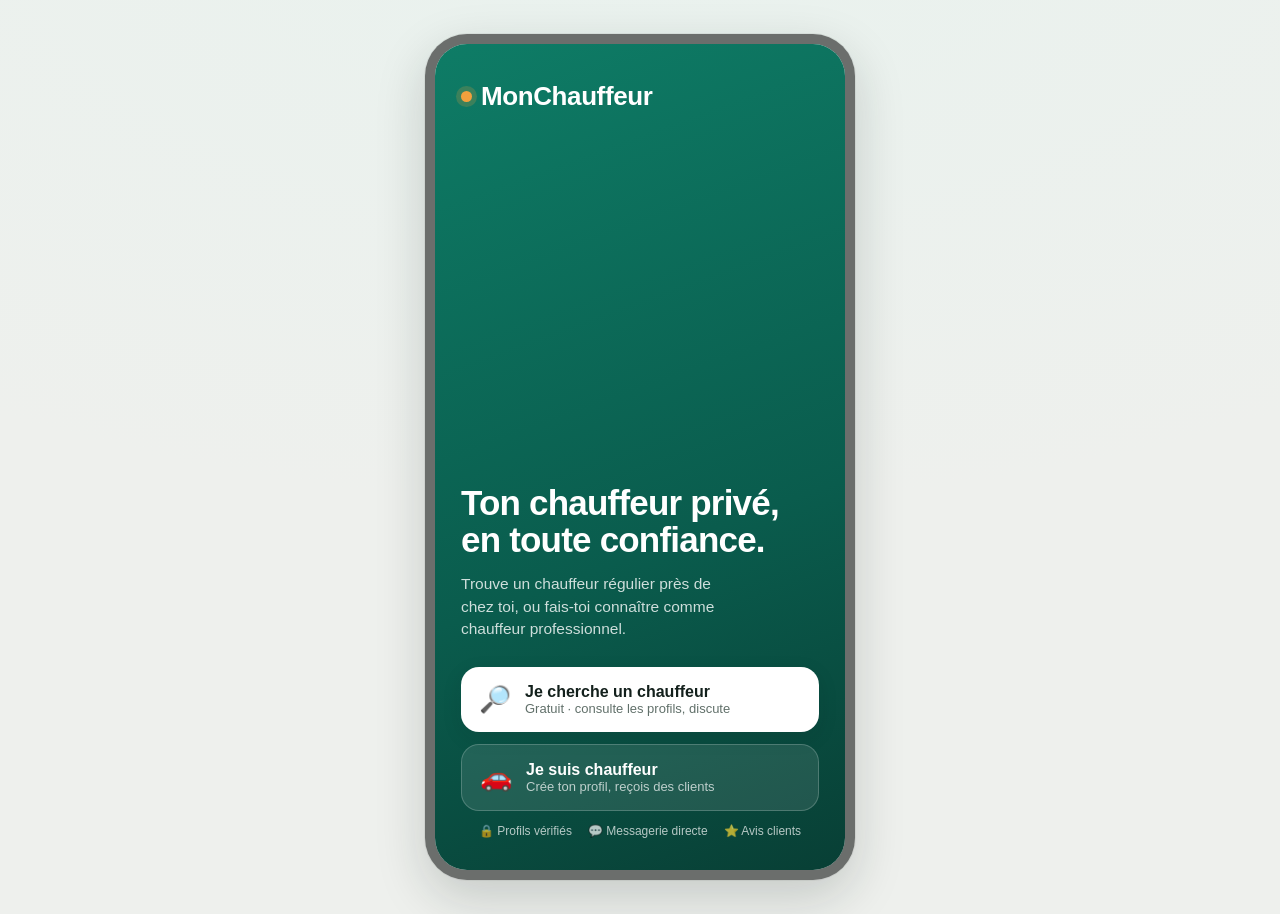
==== index.html @ 643c3329 "Add subscriptions: live packs + Mobile Money checkout writing to DB - js/billing.js: loadPacks, ensu" ====
<!doctype html>
<html lang="fr">
<head>
<meta charset="utf-8">
<meta name="viewport" content="width=device-width,initial-scale=1,viewport-fit=cover">
<meta name="theme-color" content="#0E7C66">
<meta name="apple-mobile-web-app-capable" content="yes">
<meta name="apple-mobile-web-app-status-bar-style" content="black-translucent">
<title>MonChauffeur — prototype</title>
<link rel="manifest" href="manifest.webmanifest">
<link rel="apple-touch-icon" href="icon.svg">
<link rel="icon" href="icon.svg">
<link rel="stylesheet" href="styles.css">
<style>
/* ---------- device shell ---------- */
.stage{min-height:100vh;display:flex;align-items:center;justify-content:center;
  background:radial-gradient(1200px 600px at 50% -10%,#e9f2ee,#eef0ed);padding:0}
.phone{position:relative;width:100%;max-width:430px;height:100vh;background:var(--bg);
  overflow:hidden;display:flex;flex-direction:column}
@media(min-width:720px){
  .stage{padding:34px}
  .phone{height:min(880px,94vh);border-radius:42px;box-shadow:var(--shadow-lg);
    border:10px solid #10151399;outline:1px solid #0000000d}
}
.screen{flex:1;overflow-y:auto;overflow-x:hidden;-webkit-overflow-scrolling:touch;position:relative}
.screen::-webkit-scrollbar{width:0}
.view{display:none;animation:fade .25s ease}
.view.active{display:block}
#v-splash.active{height:100%}
@keyframes fade{from{opacity:0;transform:translateY(6px)}to{opacity:1;transform:none}}

/* ---------- generic ---------- */
.pad{padding:18px 18px 26px}
.topbar{position:sticky;top:0;z-index:20;background:var(--surface);border-bottom:1px solid var(--line);
  display:flex;align-items:center;gap:12px;padding:14px 16px}
.topbar .tt{font-weight:750;font-size:17px}
.icon-btn{width:38px;height:38px;border-radius:12px;display:grid;place-items:center;font-size:18px;background:#EEF1EF;color:var(--ink)}
.sub{color:var(--muted);font-size:13.5px}
.h1{font-size:26px;font-weight:800;letter-spacing:-.3px;margin:0}
.h2{font-size:18px;font-weight:750;margin:0 0 10px}
.section-t{display:flex;align-items:center;justify-content:space-between;margin:22px 0 12px}
.section-t h3{margin:0;font-size:15px;font-weight:750}
.section-t a{font-size:13px;color:var(--primary-600);font-weight:650}
.card{background:var(--surface);border:1px solid var(--line);border-radius:var(--r-md);box-shadow:var(--shadow-sm)}
.divider{height:1px;background:var(--line);margin:14px 0}

/* avatar */
.av{border-radius:50%;display:grid;place-items:center;color:#fff;font-weight:750;flex:none;
  background:linear-gradient(135deg,#0E7C66,#12a081);letter-spacing:.5px}
.av.c1{background:linear-gradient(135deg,#0E7C66,#12a081)}
.av.c2{background:linear-gradient(135deg,#7A5AF8,#9B7BFF)}
.av.c3{background:linear-gradient(135deg,#E8823A,#F2A03D)}
.av.c4{background:linear-gradient(135deg,#2D77C9,#4E9BE6)}
.av.c5{background:linear-gradient(135deg,#C24C6B,#E0708C)}

/* ---------- splash ---------- */
#splash{background:linear-gradient(160deg,#0E7C66 0%,#0a5c4d 60%,#083f35 100%);color:#fff;height:100%;
  display:flex;flex-direction:column;padding:34px 26px 30px}
#splash .logo{font-size:26px;font-weight:850;letter-spacing:-.4px;display:flex;align-items:center;gap:9px}
#splash .dot{width:11px;height:11px;border-radius:50%;background:var(--accent);box-shadow:0 0 0 5px #f2a03d33}
#splash .hero{margin-top:auto}
#splash h1{font-size:35px;line-height:1.08;font-weight:850;letter-spacing:-.8px;margin:0 0 14px}
#splash p{color:#ffffffcc;font-size:15.5px;margin:0 0 26px;max-width:30ch}
.role-btn{width:100%;background:#ffffff;color:var(--ink);border-radius:18px;padding:16px 18px;
  display:flex;align-items:center;gap:14px;margin-bottom:12px;text-align:left;box-shadow:var(--shadow-md)}
.role-btn .em{font-size:26px}
.role-btn b{display:block;font-size:16px}
.role-btn small{color:var(--muted);font-size:13px}
.role-btn.alt{background:#ffffff1a;color:#fff;box-shadow:none;border:1px solid #ffffff33}
.role-btn.alt small{color:#ffffffb3}
.trust{display:flex;gap:16px;color:#ffffffb3;font-size:12px;margin-top:8px;justify-content:center}

/* ---------- search / home ---------- */
.searchbar{display:flex;align-items:center;gap:10px;background:var(--surface);border:1px solid var(--line);
  border-radius:14px;padding:12px 14px;box-shadow:var(--shadow-sm)}
.searchbar input{border:none;outline:none;flex:1;font-size:15px;background:transparent}
.chips{display:flex;gap:8px;overflow-x:auto;padding:2px 0 2px;margin:14px 0 4px}
.chips::-webkit-scrollbar{display:none}
.chip{flex:none;font-size:13px;font-weight:600;padding:8px 13px;border-radius:999px;background:var(--surface);
  border:1px solid var(--line);color:var(--muted)}
.chip.on{background:var(--ink);color:#fff;border-color:var(--ink)}

.promo{background:linear-gradient(120deg,#0E7C66,#0b5e4f);color:#fff;border-radius:var(--r-md);padding:16px 16px;
  display:flex;gap:12px;align-items:center;overflow:hidden;position:relative}
.promo .em{font-size:30px}
.promo b{font-size:15px}
.promo small{color:#ffffffcc;font-size:12.5px}

/* driver card */
.dcard{display:flex;gap:13px;padding:14px;position:relative}
.dcard+.dcard{margin-top:12px}
.dcard .av{width:56px;height:56px;font-size:19px}
.dcard .top{display:flex;align-items:center;gap:7px;flex-wrap:wrap}
.dcard .nm{font-weight:750;font-size:15.5px}
.dcard .meta{color:var(--muted);font-size:12.5px;margin-top:3px}
.dcard .tags{display:flex;gap:6px;flex-wrap:wrap;margin-top:9px}
.dcard .price{margin-top:9px;font-size:13px}
.dcard .price b{color:var(--ink);font-size:14.5px}
.rankstripe{position:absolute;left:0;top:0;bottom:0;width:4px;border-radius:4px 0 0 4px}
.sponsored{position:absolute;top:12px;right:12px;font-size:10.5px;font-weight:700;color:var(--faint)}

/* ---------- profile ---------- */
.phead{background:linear-gradient(160deg,#0E7C66,#0a5245);color:#fff;padding:20px 18px 22px}
.phead .av{width:78px;height:78px;font-size:26px;border:3px solid #ffffff44}
.phead .nm{font-size:21px;font-weight:800;display:flex;align-items:center;gap:8px}
.statrow{display:flex;background:var(--surface);border-bottom:1px solid var(--line)}
.statrow .s{flex:1;text-align:center;padding:14px 6px}
.statrow .s+.s{border-left:1px solid var(--line)}
.statrow b{display:block;font-size:17px;font-weight:800}
.statrow small{color:var(--muted);font-size:11.5px}
.gallery{display:flex;gap:10px;overflow-x:auto;padding:2px 0}
.gallery::-webkit-scrollbar{display:none}
.gal{flex:none;width:150px;height:100px;border-radius:14px;display:grid;place-items:center;font-size:34px;
  background:linear-gradient(135deg,#dfeeea,#cfe4dc);color:#0E7C66}
.kv{display:flex;justify-content:space-between;padding:11px 0;border-bottom:1px solid var(--line);font-size:14px}
.kv span{color:var(--muted)}
.kv b{font-weight:700}
.review{padding:13px 0;border-bottom:1px solid var(--line)}
.review .rh{display:flex;align-items:center;gap:9px}
.review .av{width:34px;height:34px;font-size:13px}
.review p{margin:8px 0 0;font-size:13.5px;color:#33413b}
.sticky-cta{position:sticky;bottom:0;background:var(--surface);border-top:1px solid var(--line);
  padding:12px 16px calc(12px + env(safe-area-inset-bottom));display:flex;gap:10px;z-index:15}

/* ---------- chat ---------- */
.convrow{display:flex;gap:12px;align-items:center;padding:12px 16px;border-bottom:1px solid var(--line)}
.convrow .av{width:48px;height:48px;font-size:16px}
.convrow .nm{font-weight:700;font-size:14.5px}
.convrow .lm{color:var(--muted);font-size:13px;margin-top:2px;max-width:200px;white-space:nowrap;overflow:hidden;text-overflow:ellipsis}
.convrow .rt{margin-left:auto;text-align:right;color:var(--faint);font-size:11px}
.unread{background:var(--primary);color:#fff;border-radius:999px;min-width:19px;height:19px;
  display:inline-grid;place-items:center;font-size:11px;font-weight:700;padding:0 5px;margin-top:5px}
.chat-wrap{display:flex;flex-direction:column;height:100%}
.chat-body{flex:1;overflow-y:auto;padding:16px;background:#eef1ee;display:flex;flex-direction:column;gap:10px}
.msg{max-width:78%;padding:10px 13px;border-radius:16px;font-size:14px;line-height:1.35;box-shadow:var(--shadow-sm)}
.msg.them{background:#fff;border-bottom-left-radius:5px;align-self:flex-start}
.msg.me{background:var(--primary);color:#fff;border-bottom-right-radius:5px;align-self:flex-end}
.msg .t{display:block;font-size:10.5px;opacity:.6;margin-top:4px;text-align:right}
.daytag{align-self:center;background:#00000012;color:var(--muted);font-size:11px;padding:3px 10px;border-radius:999px}
.offer{align-self:center;background:#fff;border:1px dashed var(--primary);border-radius:14px;padding:12px 14px;text-align:center;max-width:80%}
.offer b{font-size:16px;color:var(--primary-600)}
.chat-input{display:flex;gap:9px;align-items:center;padding:10px 12px calc(10px + env(safe-area-inset-bottom));
  background:var(--surface);border-top:1px solid var(--line)}
.chat-input input{flex:1;border:1px solid var(--line);border-radius:999px;padding:11px 15px;font-size:14px;outline:none}
.send{width:42px;height:42px;border-radius:50%;background:var(--primary);color:#fff;font-size:18px;flex:none}

/* ---------- driver dashboard / packs ---------- */
.hcard{background:linear-gradient(150deg,#13201C,#22322c);color:#fff;border-radius:var(--r-md);padding:16px}
.hcard .row{display:flex;justify-content:space-between;align-items:center}
.metric{display:flex;gap:10px;margin-top:14px}
.metric .m{flex:1;background:#ffffff12;border-radius:12px;padding:11px}
.metric b{font-size:19px;display:block}
.metric small{color:#ffffffb3;font-size:11px}
.pack{border:1.5px solid var(--line);border-radius:var(--r-md);padding:16px;position:relative;background:var(--surface)}
.pack+.pack{margin-top:13px}
.pack.on{border-color:var(--primary);box-shadow:0 0 0 3px var(--primary-tint)}
.pack.gold{border-color:#e7c46a;background:linear-gradient(180deg,#fffdf6,#fff)}
.pack .pt{display:flex;align-items:center;justify-content:space-between}
.pack .nm{font-weight:800;font-size:16px;display:flex;align-items:center;gap:8px}
.pack .pr{font-weight:800;font-size:18px}
.pack .pr small{font-weight:600;color:var(--muted);font-size:12px}
.pack ul{margin:12px 0 14px;padding:0;list-style:none;display:flex;flex-direction:column;gap:7px}
.pack li{font-size:13.5px;color:#37453f;display:flex;gap:8px}
.pack li::before{content:"✓";color:var(--primary);font-weight:800}
.ribbon{position:absolute;top:-10px;right:14px;background:var(--accent);color:#5b430a;font-size:11px;font-weight:800;padding:3px 10px;border-radius:999px}
.progress{height:8px;border-radius:999px;background:#ffffff22;overflow:hidden;margin-top:10px}
.progress i{display:block;height:100%;background:var(--accent);border-radius:999px}

/* mobile-money modal */
.sheet-mask{position:absolute;inset:0;background:#0009;z-index:60;display:none;align-items:flex-end}
.sheet-mask.on{display:flex}
.sheet{background:var(--surface);width:100%;border-radius:24px 24px 0 0;padding:20px 18px calc(20px + env(safe-area-inset-bottom));animation:up .25s ease}
@keyframes up{from{transform:translateY(100%)}to{transform:none}}
.grab{width:40px;height:4px;border-radius:99px;background:var(--line);margin:0 auto 14px}
.mm{display:flex;align-items:center;gap:12px;border:1px solid var(--line);border-radius:14px;padding:13px;margin-bottom:10px}
.mm.on{border-color:var(--primary);background:var(--primary-tint)}
.mm .em{width:40px;height:40px;border-radius:10px;display:grid;place-items:center;font-size:20px;background:#fff;box-shadow:var(--shadow-sm)}
.mm b{font-size:14.5px}
.mm small{color:var(--muted);font-size:12px}
.mm .rd{margin-left:auto;width:20px;height:20px;border-radius:50%;border:2px solid var(--line)}
.mm.on .rd{border-color:var(--primary);background:radial-gradient(circle,#0E7C66 0 5px,#fff 6px)}
.ok-anim{text-align:center;padding:26px 10px}
.ok-circle{width:74px;height:74px;border-radius:50%;background:var(--primary-tint);color:var(--primary);
  display:grid;place-items:center;font-size:38px;margin:0 auto 14px}

/* ---------- form (driver signup) ---------- */
.steps{display:flex;gap:6px;padding:14px 16px}
.steps i{flex:1;height:5px;border-radius:99px;background:var(--line)}
.steps i.on{background:var(--primary)}
.field{margin-bottom:14px}
.field label{display:block;font-size:13px;font-weight:650;margin-bottom:6px}
.field input,.field textarea,.field select{width:100%;border:1px solid var(--line);border-radius:12px;
  padding:12px 13px;font-size:14.5px;font-family:inherit;outline:none;background:var(--surface)}
.field input:focus,.field textarea:focus{border-color:var(--primary)}
.upload{border:1.5px dashed var(--line);border-radius:14px;padding:18px;text-align:center;color:var(--muted);font-size:13px}
.upload .em{font-size:26px;display:block;margin-bottom:6px}
.selectgrid{display:grid;grid-template-columns:1fr 1fr;gap:9px}
.selopt{border:1px solid var(--line);border-radius:12px;padding:12px;text-align:center;font-size:13.5px;font-weight:600}
.selopt.on{border-color:var(--primary);background:var(--primary-tint);color:var(--primary-600)}

/* ---------- bottom nav ---------- */
.tabbar{display:flex;background:var(--surface);border-top:1px solid var(--line);
  padding:8px 6px calc(8px + env(safe-area-inset-bottom));z-index:30}
.tab{flex:1;background:none;display:flex;flex-direction:column;align-items:center;gap:3px;color:var(--faint);font-size:10.5px;font-weight:600;padding:4px}
.tab .ic{font-size:20px}
.tab.on{color:var(--primary)}
.hidden{display:none!important}
.toast{position:absolute;left:50%;bottom:80px;transform:translateX(-50%);background:#13201Cf2;color:#fff;
  padding:11px 16px;border-radius:12px;font-size:13px;z-index:80;opacity:0;transition:.25s;pointer-events:none;white-space:nowrap}
.toast.on{opacity:1;bottom:92px}
</style>
</head>
<body>
<div class="stage">
<div class="phone">
  <div class="screen" id="screen">

  <!-- ============ SPLASH ============ -->
  <section class="view active" id="v-splash">
    <div id="splash">
      <div class="logo"><span class="dot"></span>MonChauffeur</div>
      <div class="hero">
        <h1>Ton chauffeur privé,<br>en toute confiance.</h1>
        <p>Trouve un chauffeur régulier près de chez toi, ou fais-toi connaître comme chauffeur professionnel.</p>
        <button class="role-btn" onclick="startAuth('client')">
          <span class="em">🔎</span>
          <span><b>Je cherche un chauffeur</b><small>Gratuit · consulte les profils, discute</small></span>
        </button>
        <button class="role-btn alt" onclick="startAuth('driver')">
          <span class="em">🚗</span>
          <span><b>Je suis chauffeur</b><small>Crée ton profil, reçois des clients</small></span>
        </button>
        <div class="trust"><span>🔒 Profils vérifiés</span><span>💬 Messagerie directe</span><span>⭐ Avis clients</span></div>
      </div>
    </div>
  </section>

  <!-- ============ AUTH ============ -->
  <section class="view" id="v-auth">
    <div class="topbar"><button class="icon-btn" onclick="go('v-splash');hideTabs()">←</button><div class="tt" id="authTitle" style="flex:1">Connexion</div></div>
    <div class="pad">
      <div id="authRoleBanner" class="promo" style="margin:2px 0 18px"><span class="em">🔎</span><div style="flex:1"><b id="authRoleTitle">Espace client</b><br><small id="authRoleSub">Gratuit · consulte et contacte les chauffeurs</small></div></div>

      <div class="field" id="fldName" style="display:none"><label>Nom complet</label><input id="auName" placeholder="Ton nom"></div>
      <div class="field"><label>Email</label><input id="auEmail" type="email" placeholder="toi@exemple.com" autocomplete="email"></div>
      <div class="field" id="fldPhone" style="display:none"><label>Téléphone (optionnel)</label><input id="auPhone" placeholder="+221 …"></div>
      <div class="field"><label>Mot de passe</label><input id="auPass" type="password" placeholder="••••••" autocomplete="current-password" onkeydown="if(event.key==='Enter')doAuth()"></div>

      <div id="authError" class="sub" style="color:var(--danger);min-height:18px;margin:-4px 0 8px;font-size:13px"></div>
      <button class="btn btn-primary btn-block btn-lg" id="authSubmit" onclick="doAuth()">Se connecter</button>
      <p class="sub" style="text-align:center;margin:14px 0 0">
        <span id="authToggleTxt">Pas encore de compte ?</span>
        <a onclick="toggleAuthMode()" style="color:var(--primary-600);font-weight:700" id="authToggleLink">Inscris-toi</a>
      </p>

      <div class="divider"></div>
      <p class="sub" style="text-align:center;font-size:12px;margin:0 0 10px">Tester avec un compte de démo (mdp : shefory123)</p>
      <div style="display:flex;gap:8px;flex-wrap:wrap;justify-content:center">
        <button class="pill" onclick="demoLogin('ibrahima@demo.shefory.app')">🚗 Chauffeur (Or)</button>
        <button class="pill" onclick="demoLogin('client@demo.shefory.app')">🔎 Client</button>
      </div>
    </div>
  </section>

  <!-- ============ CLIENT: SEARCH ============ -->
  <section class="view" id="v-search">
    <div class="topbar">
      <div class="av c1" style="width:38px;height:38px;font-size:14px">MC</div>
      <div style="flex:1"><div class="tt">Bonjour 👋</div><div class="sub" style="font-size:12px">Dakar, Sénégal · trouve ton chauffeur</div></div>
      <button class="icon-btn" onclick="toast('Filtres avancés')">⚙️</button>
    </div>
    <div class="pad">
      <div class="searchbar">
        <span>🔎</span><input placeholder="Zone, ville ou type de trajet…">
      </div>
      <div class="chips">
        <button class="chip on">Tous</button>
        <button class="chip">⭐ Mieux notés</button>
        <button class="chip">✅ Vérifiés</button>
        <button class="chip">🚙 Berline</button>
        <button class="chip">🚐 Van</button>
        <button class="chip">💰 Prix ↑</button>
      </div>

      <div class="promo" style="margin-top:8px">
        <span class="em">✨</span>
        <div style="flex:1"><b>Chauffeurs Premium</b><br><small>Sélection vérifiée, réponse rapide garantie</small></div>
      </div>

      <div class="section-t"><h3>À la une</h3><a>Voir tout</a></div>
      <div id="driverList"></div>
    </div>
  </section>

  <!-- ============ CLIENT: PROFILE ============ -->
  <section class="view" id="v-profile">
    <div class="topbar" style="background:transparent;border:none;position:absolute;width:100%">
      <button class="icon-btn" onclick="go('v-search')" style="background:#ffffffe0">←</button>
      <div style="flex:1"></div>
      <button class="icon-btn" onclick="toast('Ajouté aux favoris ❤️')" style="background:#ffffffe0">♡</button>
    </div>
    <div id="profileBody"></div>
    <div class="sticky-cta">
      <button class="btn btn-ghost" onclick="toast('Appel disponible après contact')">📞</button>
      <button class="btn btn-primary btn-block" onclick="openChatWith(currentDriver)">💬 Envoyer un message</button>
    </div>
  </section>

  <!-- ============ MESSAGES LIST ============ -->
  <section class="view" id="v-messages">
    <div class="topbar"><div class="tt" style="flex:1">Messages</div><button class="icon-btn" onclick="toast('Recherche')">🔎</button></div>
    <div id="convList"></div>
  </section>

  <!-- ============ CHAT ============ -->
  <section class="view" id="v-chat">
    <div class="chat-wrap">
      <div class="topbar">
        <button class="icon-btn" onclick="backFromChat()">←</button>
        <div class="av c1" id="chatAv" style="width:38px;height:38px;font-size:14px"></div>
        <div style="flex:1"><div class="tt" id="chatName" style="font-size:15px"></div><div class="sub" style="font-size:12px;color:var(--primary)">● en ligne</div></div>
        <button class="icon-btn" onclick="toast('Signaler / bloquer')">⋯</button>
      </div>
      <div class="chat-body" id="chatBody"></div>
      <div class="chat-input">
        <button class="icon-btn" style="background:#EEF1EF" onclick="quickOffer()">💰</button>
        <input id="chatInput" placeholder="Écris un message…" onkeydown="if(event.key==='Enter')sendMsg()">
        <button class="send" onclick="sendMsg()">➤</button>
      </div>
    </div>
  </section>

  <!-- ============ DRIVER: DASHBOARD ============ -->
  <section class="view" id="v-ddash">
    <div class="topbar"><div class="tt" style="flex:1">Mon espace chauffeur</div><button class="icon-btn" onclick="toast('Notifications')">🔔</button></div>
    <div class="pad">
      <div class="hcard">
        <div class="row">
          <div style="display:flex;gap:12px;align-items:center">
            <div class="av c3" style="width:50px;height:50px;font-size:17px">IN</div>
            <div><div id="ddName" style="font-weight:800;font-size:16px">Ibrahima Ndiaye</div>
              <span class="badge badge-gold" id="ddPack" style="margin-top:4px">👑 Pack Or</span></div>
          </div>
          <button class="icon-btn" style="background:#ffffff1f;color:#fff" onclick="go('v-signup')">✏️</button>
        </div>
        <div class="metric">
          <div class="m"><b>1 284</b><small>Vues du profil (30j)</small></div>
          <div class="m"><b>#2</b><small>Classement Dakar</small></div>
          <div class="m"><b>18</b><small>Nouveaux messages</small></div>
        </div>
      </div>

      <div class="section-t"><h3>Ta visibilité</h3></div>
      <div class="card pad" style="padding:16px">
        <div style="display:flex;justify-content:space-between;font-size:13.5px"><span class="sub">Position dans le classement</span><b>2<sup>e</sup> / 47</b></div>
        <div class="progress" style="background:#eef1ef;margin-top:10px"><i style="width:92%"></i></div>
        <p class="sub" style="font-size:12.5px;margin:10px 0 0">Avec le pack <b>Or</b>, ton profil apparaît en tête des résultats et sur la page d'accueil. Passe au niveau supérieur pour rester devant.</p>
      </div>

      <div class="section-t"><h3>Complète ton profil</h3><a>85%</a></div>
      <div class="card">
        <div style="padding:6px 14px">
          <div class="kv"><span>✅ Photo & bio</span><b style="color:var(--primary)">Fait</b></div>
          <div class="kv"><span>✅ Documents vérifiés</span><b style="color:var(--primary)">Validé</b></div>
          <div class="kv" style="border:none"><span>⬜ Ajouter 2 photos véhicule</span><b style="color:var(--accent)">À faire</b></div>
        </div>
      </div>

      <button class="btn btn-primary btn-block btn-lg" style="margin-top:18px" onclick="openPacks()">⭐ Gérer mon abonnement</button>
    </div>
  </section>

  <!-- ============ DRIVER: PACKS ============ -->
  <section class="view" id="v-packs">
    <div class="topbar"><button class="icon-btn" onclick="go('v-ddash')">←</button><div class="tt" style="flex:1">Booste ta visibilité</div></div>
    <div class="pad">
      <p class="sub" style="margin:0 0 16px">Les abonnements te placent plus haut dans les classements. Paiement mensuel, résiliable à tout moment.</p>

      <div id="packList"></div>

      <p class="sub" style="font-size:12px;text-align:center;margin-top:16px">Paiement sécurisé via Mobile Money · sans engagement</p>
    </div>
  </section>

  <!-- ============ DRIVER: SIGNUP / PROFILE EDIT ============ -->
  <section class="view" id="v-signup">
    <div class="topbar"><button class="icon-btn" onclick="go(prevView)">←</button><div class="tt" style="flex:1">Créer mon profil chauffeur</div></div>
    <div class="steps"><i class="on"></i><i class="on"></i><i></i><i></i></div>
    <div class="pad" style="padding-top:6px">
      <h2 class="h2">Ton véhicule & tes zones</h2>
      <div class="field"><label>Type de véhicule</label>
        <div class="selectgrid">
          <div class="selopt" onclick="pick(this)">🚗 Berline</div>
          <div class="selopt on" onclick="pick(this)">🚙 SUV</div>
          <div class="selopt" onclick="pick(this)">🚐 Van</div>
          <div class="selopt" onclick="pick(this)">🚕 Autre</div>
        </div>
      </div>
      <div class="field"><label>Modèle & année</label><input value="Toyota Land Cruiser · 2021"></div>
      <div class="field"><label>Zones desservies</label><input placeholder="Ex. Dakar, Almadies, Aéroport DSS"></div>
      <div class="field"><label>Tarif indicatif (chauffeur régulier)</label><input value="À partir de 150 000 FCFA / mois"></div>
      <div class="field"><label>Documents (pour le badge vérifié ✅)</label>
        <div class="upload"><span class="em">📎</span>Permis, carte grise, assurance<br><small>Ajoute tes justificatifs — validation sous 24h</small></div>
      </div>
      <button class="btn btn-primary btn-block btn-lg" onclick="go('v-ddash');toast('Profil enregistré ✅')">Continuer</button>
    </div>
  </section>

  </div><!-- /screen -->

  <!-- ============ TAB BARS ============ -->
  <div class="tabbar hidden" id="tabsClient">
    <button class="tab on" data-t="v-search" onclick="tabTo('v-search',this)"><span class="ic">🔎</span>Rechercher</button>
    <button class="tab" data-t="v-messages" onclick="tabTo('v-messages',this)"><span class="ic">💬</span>Messages</button>
    <button class="tab" onclick="toast('Tes favoris')"><span class="ic">♡</span>Favoris</button>
    <button class="tab" onclick="doLogout()"><span class="ic">👤</span>Compte</button>
  </div>
  <div class="tabbar hidden" id="tabsDriver">
    <button class="tab on" data-t="v-ddash" onclick="tabTo('v-ddash',this)"><span class="ic">📊</span>Espace</button>
    <button class="tab" data-t="v-messages" onclick="tabTo('v-messages',this)"><span class="ic">💬</span>Messages</button>
    <button class="tab" data-t="v-packs" onclick="tabTo('v-packs',this)"><span class="ic">⭐</span>Abonnement</button>
    <button class="tab" onclick="doLogout()"><span class="ic">👤</span>Profil</button>
  </div>

  <!-- mobile money sheet -->
  <div class="sheet-mask" id="sheet">
    <div class="sheet" id="sheetInner"></div>
  </div>
  <div class="toast" id="toast"></div>
</div>
</div>

<script src="js/vendor/supabase.js"></script>
<script src="js/supabase.js"></script>
<script src="js/realtime.js"></script>
<script src="js/billing.js"></script>
<script>
/* ---------------- data (fallback local si Supabase est injoignable) ---------------- */
let drivers = [
  {id:0,init:"IN",c:"c3",name:"Ibrahima Ndiaye",city:"Dakar · Almadies",rating:4.9,reviews:212,veh:"Berline · Toyota Corolla",pack:"gold",verified:true,resp:98,years:8,price:"180 000",tags:["Aéroport","Longue distance","Nuit"]},
  {id:1,init:"AT",c:"c5",name:"Aïcha Traoré",city:"Abidjan · Cocody",rating:4.8,reviews:156,veh:"SUV · Hyundai Tucson",pack:"silver",verified:true,resp:95,years:5,price:"160 000",tags:["Femmes","École","Journée"]},
  {id:2,init:"KM",c:"c4",name:"Kwame Mensah",city:"Douala · Bonapriso",rating:4.7,reviews:98,veh:"Van · Mercedes Vito",pack:"gold",verified:true,resp:92,years:10,price:"220 000",tags:["Groupe","Événement","VIP"]},
  {id:3,init:"FD",c:"c2",name:"Fatou Diallo",city:"Dakar · Plateau",rating:4.6,reviews:74,veh:"Berline · Kia Cerato",pack:"bronze",verified:true,resp:88,years:3,price:"140 000",tags:["Ville","Ponctuelle"]},
  {id:4,init:"MK",c:"c1",name:"Moussa Koné",city:"Abidjan · Yopougon",rating:4.4,reviews:41,veh:"Berline · Peugeot 301",pack:null,verified:false,resp:80,years:2,price:"120 000",tags:["Ville"]},
];
const stripe={gold:"linear-gradient(180deg,#F6D06B,#D9A32B)",silver:"#9AA6B2",bronze:"#B87A4B",null:"transparent"};
const packBadge={gold:'<span class="badge badge-gold">👑 Or</span>',silver:'<span class="badge badge-silver">Argent</span>',bronze:'<span class="badge badge-bronze">Bronze</span>'};
let currentDriver=0, prevView='v-ddash', chatReturn='v-messages';

/* ---------------- navigation ---------------- */
function go(id){
  document.querySelectorAll('.view').forEach(v=>v.classList.remove('active'));
  document.getElementById(id).classList.add('active');
  document.getElementById('screen').scrollTop=0;
}
function tabTo(id,el){go(id);el.parentNode.querySelectorAll('.tab').forEach(t=>t.classList.remove('on'));el.classList.add('on');}
function showTabs(which){document.getElementById('tabsClient').classList.toggle('hidden',which!=='client');
  document.getElementById('tabsDriver').classList.toggle('hidden',which!=='driver');}
function hideTabs(){document.getElementById('tabsClient').classList.add('hidden');document.getElementById('tabsDriver').classList.add('hidden');}
function enterClient(){renderDrivers();go('v-search');showTabs('client');}
async function enterDriver(){
  go('v-ddash'); showTabs('driver');
  if(isLive()){ try{ await ensureDriverRow(); }catch(e){ console.warn(e); } refreshDriverDash(); renderPacks(); }
}

/* ---------------- driver list ---------------- */
function renderDrivers(){
  const l=document.getElementById('driverList');
  l.innerHTML=drivers.map(d=>`
   <div class="card dcard" onclick="openProfile(${d.id})">
     <div class="rankstripe" style="background:${stripe[d.pack]}"></div>
     ${d.pack==='gold'?'<span class="sponsored">Sponsorisé ✨</span>':''}
     <div class="av ${d.c}">${d.init}</div>
     <div style="flex:1;min-width:0">
       <div class="top"><span class="nm">${d.name}</span>${d.verified?'<span class="badge badge-verify">✅ Vérifié</span>':''}</div>
       <div class="meta">📍 ${d.city} · ${d.veh}</div>
       <div class="meta"><span class="star">★ ${d.rating}</span> (${d.reviews}) · ${d.resp}% de réponse</div>
       <div class="tags">${d.pack?packBadge[d.pack]:''}${d.tags.slice(0,2).map(t=>`<span class="pill">${t}</span>`).join('')}</div>
       <div class="price"><b>${d.price} FCFA</b> <span class="sub">/ mois · régulier</span></div>
     </div>
   </div>`).join('');
}

/* ---------------- profile ---------------- */
function openProfile(id){
  currentDriver=id;const d=drivers[id];
  document.getElementById('profileBody').innerHTML=`
    <div class="phead">
      <div style="height:26px"></div>
      <div style="display:flex;gap:14px;align-items:center">
        <div class="av ${d.c}">${d.init}</div>
        <div><div class="nm">${d.name} ${d.verified?'<span class="badge badge-verify" style="font-size:11px">✅ Vérifié</span>':''}</div>
          <div style="opacity:.9;font-size:13px;margin-top:3px">📍 ${d.city}</div>
          <div style="margin-top:7px">${d.pack?packBadge[d.pack]:'<span class="pill">Standard</span>'}</div></div>
      </div>
    </div>
    <div class="statrow">
      <div class="s"><b>★ ${d.rating}</b><small>${d.reviews} avis</small></div>
      <div class="s"><b>${d.years} ans</b><small>expérience</small></div>
      <div class="s"><b>${d.resp}%</b><small>réponse</small></div>
    </div>
    <div class="pad">
      <div class="gallery">
        <div class="gal">🚗</div><div class="gal">🪑</div><div class="gal">🧳</div>
      </div>
      <div class="section-t"><h3>À propos</h3></div>
      <p class="sub" style="margin:0">Chauffeur professionnel avec ${d.years} ans d'expérience. ${d.veh}. Ponctuel, discret et à l'écoute. Disponible pour missions régulières (trajets domicile-travail, école, aéroport).</p>

      <div class="section-t"><h3>Détails</h3></div>
      <div class="kv"><span>Véhicule</span><b>${d.veh}</b></div>
      <div class="kv"><span>Zones</span><b>${d.city.split('·')[0]}& environs</b></div>
      <div class="kv"><span>Disponibilité</span><b>Lun–Sam · flexible</b></div>
      <div class="kv" style="border:none"><span>Tarif régulier</span><b>${d.price} FCFA / mois</b></div>

      <div class="section-t"><h3>Avis clients</h3><a>${d.reviews}</a></div>
      <div class="review">
        <div class="rh"><div class="av c4">MS</div><div><b style="font-size:13.5px">Mariam S.</b><div class="star" style="font-size:12px">★★★★★</div></div></div>
        <p>Toujours à l'heure, conduite souple. Je le recommande pour les trajets école des enfants.</p>
      </div>
      <div class="review" style="border:none">
        <div class="rh"><div class="av c2">OD</div><div><b style="font-size:13.5px">Omar D.</b><div class="star" style="font-size:12px">★★★★★</div></div></div>
        <p>Très professionnel et flexible sur les horaires. Négociation simple via la messagerie.</p>
      </div>
      <div style="height:12px"></div>
    </div>`;
  go('v-profile');
}

/* ---------------- chat ---------------- */
const convos=[
  {id:0,unread:2,last:"D'accord pour 160 000, on commence lundi ?",time:"09:41"},
  {id:1,unread:0,last:"Merci, je vous confirme demain 🙏",time:"Hier"},
  {id:3,unread:0,last:"Vous : Vous êtes libre le matin ?",time:"Lun"},
];
/* ---- état messagerie live ---- */
let liveConv=null, liveChannel=null, liveMsgs=[], liveConvIndex={};
function escapeHtml(s){return (s==null?'':String(s)).replace(/[&<>"']/g,c=>({'&':'&amp;','<':'&lt;','>':'&gt;','"':'&quot;',"'":'&#39;'}[c]));}
function isLive(){ return !!(window.sbClient && SB.isLoggedIn()); }

const threads={};
function seedThread(id){
  const d=drivers[id];
  threads[id]=[
    {k:'day',t:"Aujourd'hui"},
    {k:'them',t:`Bonjour, merci pour votre message ! Je suis disponible pour un contrat régulier.`,at:'09:32'},
    {k:'me',t:`Bonjour ${d.name.split(' ')[0]}, je cherche un chauffeur pour les trajets domicile-bureau, du lundi au vendredi.`,at:'09:35'},
    {k:'them',t:`Parfait, quelle zone et quels horaires ?`,at:'09:36'},
    {k:'me',t:`Almadies → Plateau, départ 7h30, retour 18h.`,at:'09:38'},
    {k:'offer',t:`Proposition de tarif`,amount:`${d.price} FCFA / mois`},
    {k:'them',t:`Je peux faire ${d.price} FCFA/mois carburant inclus. On commence lundi ?`,at:'09:41'},
  ];
}

/* ---- liste des conversations (live ou démo) ---- */
function renderConvos(){ if(isLive()) renderConvosLive(); else renderConvosDemo(); }
async function renderConvosLive(){
  try{
    const convs=await loadConversationsDB(); liveConvIndex={};
    const driverSide=SB.role()==='driver'; const list=document.getElementById('convList');
    if(!convs.length){ list.innerHTML='<div class="pad sub" style="text-align:center;padding-top:44px">Aucune conversation pour l\'instant.<br>Contacte un chauffeur depuis son profil.</div>'; return; }
    list.innerHTML=convs.map(c=>{
      liveConvIndex[c.id]=c;
      const name=driverSide?(c.client_name||'Client'):(c.driver_name||'Chauffeur');
      const ini=(name||'?').trim().split(/\s+/).map(w=>w[0]||'').slice(0,2).join('').toUpperCase();
      const unread=driverSide?c.driver_unread:c.client_unread;
      const t=c.last_message_at?new Date(c.last_message_at).toLocaleDateString('fr-FR',{day:'2-digit',month:'2-digit'}):'';
      return `<div class="convrow" onclick="openLiveChatById('${c.id}')">
        <div class="av c1">${ini}</div>
        <div style="flex:1;min-width:0"><div class="nm">${escapeHtml(name)}</div><div class="lm">${escapeHtml(c.last_message||'Nouvelle conversation')}</div></div>
        <div class="rt">${t}${unread?`<br><span class="unread">${unread}</span>`:''}</div></div>`;
    }).join('');
  }catch(e){ console.warn('convos live',e); renderConvosDemo(); }
}
function renderConvosDemo(){
  document.getElementById('convList').innerHTML=convos.map(c=>{const d=drivers[c.id]||drivers[0];return `
    <div class="convrow" onclick="openChatWith(${c.id})">
      <div class="av ${d.c}">${d.init}</div>
      <div style="flex:1;min-width:0"><div class="nm">${d.name}</div><div class="lm">${c.last}</div></div>
      <div class="rt">${c.time}${c.unread?`<br><span class="unread">${c.unread}</span>`:''}</div>
    </div>`;}).join('');
}

/* ---- ouvrir un chat ---- */
async function openChatWith(id){
  const d=drivers[id];
  chatReturn = document.getElementById('v-profile').classList.contains('active')?'v-search':'v-messages';
  if(isLive() && d && d.dbId){
    try{ const conv=await ensureConversation({dbId:d.dbId,name:d.name,avatar:null}); await openLiveChat(conv); return; }
    catch(e){ console.warn(e); toast('Messagerie indisponible'); }
  }
  currentDriver=id; if(!threads[id])seedThread(id);
  document.getElementById('chatName').textContent=d.name;
  const av=document.getElementById('chatAv');av.textContent=d.init;av.className='av '+d.c;av.style.width='38px';av.style.height='38px';av.style.fontSize='14px';
  liveConv=null; renderChat(); go('v-chat');
}
function openLiveChatById(cid){ const c=liveConvIndex[cid]; if(c){ chatReturn='v-messages'; openLiveChat(c);} }
async function openLiveChat(conv){
  liveConv=conv; const driverSide=SB.role()==='driver';
  const name=driverSide?(conv.client_name||'Client'):(conv.driver_name||'Chauffeur');
  const ini=(name||'?').trim().split(/\s+/).map(w=>w[0]||'').slice(0,2).join('').toUpperCase();
  document.getElementById('chatName').textContent=name;
  const av=document.getElementById('chatAv');av.textContent=ini;av.className='av c1';av.style.width='38px';av.style.height='38px';av.style.fontSize='14px';
  liveMsgs=await loadMessages(conv.id); renderLiveChat(); go('v-chat');
  if(liveChannel){ try{ sbClient.removeChannel(liveChannel);}catch(_){}}
  liveChannel=subscribeMessages(conv.id,m=>{ if(!liveMsgs.some(x=>x.id===m.id)){ liveMsgs.push(m); renderLiveChat(); }});
  markConversationRead(conv);
}
function renderLiveChat(){
  const me=SB.user(); const body=document.getElementById('chatBody');
  body.innerHTML=liveMsgs.map(m=>{
    const mine=me&&m.sender_id===me.id;
    const t=m.created_at?new Date(m.created_at).toLocaleTimeString('fr-FR',{hour:'2-digit',minute:'2-digit'}):'';
    if(m.kind==='offer')return `<div class="offer"><small class="sub">Proposition de tarif</small><br><b>${Number(m.amount_xof||0).toLocaleString('fr-FR')} FCFA / mois</b></div>`;
    return `<div class="msg ${mine?'me':'them'}">${escapeHtml(m.body)}<span class="t">${t}</span></div>`;
  }).join('');
  body.scrollTop=body.scrollHeight;
}
function renderChat(){
  const body=document.getElementById('chatBody');
  body.innerHTML=(threads[currentDriver]||[]).map(m=>{
    if(m.k==='day')return `<div class="daytag">${m.t}</div>`;
    if(m.k==='offer')return `<div class="offer"><small class="sub">${m.t}</small><br><b>${m.amount}</b></div>`;
    return `<div class="msg ${m.k}">${m.t}<span class="t">${m.at||''}</span></div>`;
  }).join('');
  body.scrollTop=body.scrollHeight;
}
async function sendMsg(){
  const i=document.getElementById('chatInput'); const val=i.value.trim(); if(!val)return;
  if(liveConv){
    i.value='';
    try{ const row=await sendMessageDB(liveConv.id,{kind:'text',body:val}); if(!liveMsgs.some(x=>x.id===row.id)){ liveMsgs.push(row); renderLiveChat(); } }
    catch(e){ toast('Envoi impossible'); i.value=val; }
    return;
  }
  threads[currentDriver].push({k:'me',t:val,at:'maintenant'});i.value='';renderChat();
  setTimeout(()=>{threads[currentDriver].push({k:'them',t:'👍 C\'est noté, je reviens vers vous très vite !',at:'maintenant'});renderChat();},900);
}
async function quickOffer(){
  if(liveConv){
    const raw=prompt('Montant proposé (FCFA / mois)','150000'); if(raw===null)return;
    const amount=parseInt(String(raw).replace(/\D/g,''),10); if(!amount){ toast('Montant invalide'); return; }
    try{ const row=await sendMessageDB(liveConv.id,{kind:'offer',amount}); if(!liveMsgs.some(x=>x.id===row.id)){ liveMsgs.push(row); renderLiveChat(); } toast('Proposition envoyée 💰'); }
    catch(e){ toast('Envoi impossible'); }
    return;
  }
  threads[currentDriver].push({k:'offer',t:'Nouvelle proposition',amount:'155 000 FCFA / mois'});renderChat();toast('Proposition envoyée 💰');
}
function backFromChat(){
  if(liveChannel){ try{ sbClient.removeChannel(liveChannel);}catch(_){} liveChannel=null; }
  const wasLive=!!liveConv; liveConv=null; go(chatReturn);
  if(chatReturn==='v-messages' && wasLive) renderConvos();
}

/* ---------------- signup helpers ---------------- */
function pick(el){el.parentNode.querySelectorAll('.selopt').forEach(o=>o.classList.remove('on'));el.classList.add('on');}

/* ---------------- packs & abonnement ---------------- */
const PACK_FALLBACK=[
  {tier:'bronze',name:'Bronze',price_xof:3000,features:['Profil visible dans la recherche','Messagerie illimitée','Classement standard']},
  {tier:'silver',name:'Argent',price_xof:7000,features:['Tout Bronze','2× plus de visibilité dans ta zone','Badge « Argent »','Statistiques de vues']},
  {tier:'gold',name:'Or — Premium',price_xof:15000,features:['Tout Argent','Top du classement garanti','Mise en avant page d’accueil','Badge « Or » + vérifié doré','Statistiques avancées']},
];
const TIER_LABEL={bronze:'Bronze',silver:'Argent',gold:'Or'};
const TIER_BADGE={bronze:'badge-bronze',silver:'badge-silver',gold:'badge-gold'};
const MM_KEY={'Wave':'wave','Orange Money':'orange_money','MTN MoMo':'mtn_momo','Moov Money':'moov_money'};
let packsCache=[], myTier=null, mmChosen='Wave';

function packByTier(t){ return packsCache.find(p=>p.tier===t)||PACK_FALLBACK.find(p=>p.tier===t); }
function openPacks(){ renderPacks(); go('v-packs'); }
async function renderPacks(){
  let packs=PACK_FALLBACK;
  if(isLive()){
    try{ const rows=await loadPacks(); if(rows&&rows.length) packs=rows; }catch(e){ console.warn('packs',e); }
    try{ const sub=await getMySubscription(); myTier=sub?sub.tier:null; }catch(e){ myTier=null; }
  }
  packsCache=packs;
  document.getElementById('packList').innerHTML=packs.map(p=>{
    const cur=myTier===p.tier;
    const feats=(Array.isArray(p.features)?p.features:[]).map(f=>`<li>${escapeHtml(f)}</li>`).join('');
    return `<div class="pack ${p.tier==='gold'?'gold':''} ${cur?'on':''}">
      ${cur?'<span class="ribbon">ACTUEL</span>':''}
      <div class="pt"><div class="nm">${p.tier==='gold'?'👑 ':''}<span class="badge ${TIER_BADGE[p.tier]}">${TIER_LABEL[p.tier]}</span></div>
        <div class="pr">${Number(p.price_xof).toLocaleString('fr-FR')} <small>FCFA/mois</small></div></div>
      <ul>${feats}</ul>
      ${cur
        ? `<button class="btn btn-soft btn-block" onclick="toast('C\\'est ton pack actuel 👍')">Ton pack actuel</button>`
        : `<button class="btn ${p.tier==='gold'?'btn-primary':'btn-ghost'} btn-block" onclick="subscribe('${p.tier}')">Choisir ${TIER_LABEL[p.tier]}</button>`}
    </div>`;
  }).join('');
}

function subscribe(tier){
  const p=packByTier(tier); const price=Number(p.price_xof).toLocaleString('fr-FR'); mmChosen='Wave';
  document.getElementById('sheetInner').innerHTML=`
    <div class="grab"></div>
    <h2 class="h2">Abonnement ${TIER_LABEL[tier]}</h2>
    <p class="sub" style="margin:-4px 0 16px">${price} FCFA / mois · Mobile Money</p>
    ${mmOpt('Wave','🌊','Wave','+221 77 •• •• 12')}
    ${mmOpt('Orange Money','🟠','Orange Money','+221 78 •• •• 34')}
    ${mmOpt('MTN MoMo','🟡','MTN MoMo','+225 05 •• •• 56')}
    ${mmOpt('Moov Money','🔵','Moov Money','+225 01 •• •• 78')}
    <button class="btn btn-primary btn-block btn-lg" style="margin-top:10px" onclick="payNow('${tier}')">Payer ${price} FCFA</button>
    <p class="sub" style="font-size:11.5px;text-align:center;margin:12px 0 0">🔒 Paiement simulé (beta) — l'abonnement est réellement enregistré. L'intégration Mobile Money réelle viendra ensuite.</p>`;
  document.getElementById('sheet').classList.add('on');
}
function mmOpt(id,em,name,num){return `<div class="mm ${id===mmChosen?'on':''}" onclick="chooseMM('${id}',this)"><div class="em">${em}</div><div><b>${name}</b><br><small>${num}</small></div><div class="rd"></div></div>`;}
function chooseMM(id,el){mmChosen=id;el.parentNode.querySelectorAll('.mm').forEach(m=>m.classList.remove('on'));el.classList.add('on');}

async function payNow(tier){
  const p=packByTier(tier); const price=Number(p.price_xof).toLocaleString('fr-FR');
  if(isLive()){
    document.getElementById('sheetInner').innerHTML=`<div class="grab"></div><div class="ok-anim"><div class="ok-circle">⏳</div><h2 class="h2" style="text-align:center">Paiement en cours…</h2><p class="sub" style="margin-top:-4px">Confirmation via ${mmChosen}</p></div>`;
    try{ await subscribeToPack(tier, MM_KEY[mmChosen]||'wave'); }
    catch(e){ console.warn(e);
      document.getElementById('sheetInner').innerHTML=`<div class="grab"></div><div class="ok-anim"><div class="ok-circle" style="background:#fbe3e3;color:#b63636">✕</div><h2 class="h2" style="text-align:center">Paiement échoué</h2><p class="sub" style="margin-top:-4px">${escapeHtml(e.message||'Réessaie.')}</p><button class="btn btn-ghost btn-block" style="margin-top:14px" onclick="closeSheet()">Fermer</button></div>`;
      return; }
  }
  document.getElementById('sheetInner').innerHTML=`
    <div class="grab"></div>
    <div class="ok-anim">
      <div class="ok-circle">✓</div>
      <h2 class="h2" style="text-align:center">Paiement confirmé</h2>
      <p class="sub" style="margin-top:-4px">Pack <b>${TIER_LABEL[tier]}</b> activé · ${price} FCFA/mois via ${mmChosen}.<br>Ton profil est boosté dans le classement 🚀</p>
      <button class="btn btn-primary btn-block btn-lg" style="margin-top:18px" onclick="afterSubscribe()">Voir mon espace</button>
    </div>`;
}
function afterSubscribe(){ closeSheet(); refreshDriverDash(); renderPacks(); if(typeof loadDrivers==='function') loadDrivers(); go('v-ddash'); }
function closeSheet(){document.getElementById('sheet').classList.remove('on');}
document.getElementById('sheet').addEventListener('click',e=>{if(e.target.id==='sheet')closeSheet();});

async function refreshDriverDash(){
  if(!isLive()) return;
  try{
    const d=await getMyDriver(); if(!d) return;
    const nm=document.getElementById('ddName'); if(nm) nm.textContent=d.display_name;
    const el=document.getElementById('ddPack');
    if(el){ const t=d.pack_tier;
      el.className='badge '+(TIER_BADGE[t]||'badge-flat'); el.style.marginTop='4px';
      el.textContent = t==='gold'?'👑 Pack Or':t==='silver'?'Pack Argent':t==='bronze'?'Pack Bronze':'Gratuit'; }
  }catch(e){ console.warn('dash',e); }
}

/* ---------------- toast ---------------- */
let tmr;function toast(m){const t=document.getElementById('toast');t.textContent=m;t.classList.add('on');clearTimeout(tmr);tmr=setTimeout(()=>t.classList.remove('on'),1800);}

/* ---------------- chargement des chauffeurs depuis Supabase ---------------- */
function mapDriver(d,i){
  const colors=['c1','c2','c3','c4','c5'];
  const initials=(d.display_name||'?').trim().split(/\s+/).map(w=>w[0]||'').slice(0,2).join('').toUpperCase();
  const cap=s=>s?s.charAt(0).toUpperCase()+s.slice(1):'';
  return {
    id:i, dbId:d.id, init:initials, c:colors[i%colors.length],
    name:d.display_name,
    city:(d.city||'')+(Array.isArray(d.zones)&&d.zones[0]?' · '+d.zones[0]:''),
    rating:Number(d.rating||0), reviews:d.reviews_count||0,
    veh:[cap(d.vehicle_type),d.vehicle_model].filter(Boolean).join(' · '),
    pack:d.pack_tier||null, verified:d.verification_status==='verified',
    resp:d.response_rate||0, years:d.years_experience||0,
    price:Number(d.price_month_xof||0).toLocaleString('fr-FR'),
    tags:Array.isArray(d.tags)?d.tags:[]
  };
}
async function loadDrivers(){
  try{
    const rows=await sbRest('drivers?select=*&is_active=eq.true&order=rank_score.desc');
    if(Array.isArray(rows)&&rows.length){ drivers=rows.map(mapDriver); }
  }catch(e){ console.warn('Supabase injoignable — données de démo locales utilisées.', e.message); }
  renderDrivers();
}

/* ---------------- auth flow ---------------- */
let authMode='login', authRole='client', currentUser=null;
function startAuth(role){
  if(SB.isLoggedIn()){ afterLogin(); return; }
  authRole=role; authMode='login'; clearAuthErr(); renderAuth(); go('v-auth');
}
function renderAuth(){
  const isSignup=authMode==='signup', driver=authRole==='driver';
  document.getElementById('authTitle').textContent=isSignup?'Inscription':'Connexion';
  document.getElementById('authRoleTitle').textContent=driver?'Espace chauffeur':'Espace client';
  document.getElementById('authRoleSub').textContent=driver?'Crée ton profil, reçois des clients':'Gratuit · consulte et contacte les chauffeurs';
  document.querySelector('#authRoleBanner .em').textContent=driver?'🚗':'🔎';
  document.getElementById('fldName').style.display=isSignup?'':'none';
  document.getElementById('fldPhone').style.display=isSignup?'':'none';
  document.getElementById('authSubmit').textContent=isSignup?'Créer mon compte':'Se connecter';
  document.getElementById('authToggleTxt').textContent=isSignup?'Déjà un compte ?':'Pas encore de compte ?';
  document.getElementById('authToggleLink').textContent=isSignup?'Connecte-toi':'Inscris-toi';
}
function toggleAuthMode(){ authMode=authMode==='login'?'signup':'login'; clearAuthErr(); renderAuth(); }
function clearAuthErr(){ document.getElementById('authError').textContent=''; }
function authErr(m){ document.getElementById('authError').textContent=m; }
function friendlyAuthError(m){
  if(/Invalid login/i.test(m)) return 'Email ou mot de passe incorrect.';
  if(/already registered|already been registered|User already/i.test(m)) return 'Un compte existe déjà avec cet email.';
  if(/Password should be|at least/i.test(m)) return 'Mot de passe trop court (6 caractères min).';
  if(/Failed to fetch|NetworkError|injoignable/i.test(m)) return 'Connexion au serveur impossible. Réessaie.';
  return m;
}
async function doAuth(){
  const email=document.getElementById('auEmail').value.trim();
  const pass=document.getElementById('auPass').value;
  const name=document.getElementById('auName').value.trim();
  const phone=document.getElementById('auPhone').value.trim();
  if(!email||!pass){ authErr('Email et mot de passe requis.'); return; }
  const btn=document.getElementById('authSubmit'); const lbl=btn.textContent; btn.disabled=true; btn.textContent='…';
  try{
    if(authMode==='signup'){
      if(!name){ authErr('Ton nom est requis.'); return; }
      await SB.signUp({email,password:pass,role:authRole,full_name:name,phone});
    } else {
      await SB.signIn(email,pass);
    }
    await afterLogin();
  }catch(e){ authErr(friendlyAuthError(e.message)); }
  finally{ btn.disabled=false; btn.textContent=lbl; }
}
async function demoLogin(email){
  clearAuthErr();
  try{ await SB.signIn(email,'shefory123'); await afterLogin(); }
  catch(e){ authErr(friendlyAuthError(e.message)); }
}
async function afterLogin(){
  currentUser=SB.user();
  if(window.initRealtimeSession) await initRealtimeSession();
  if(SB.role()==='driver'){ await enterDriver(); }
  else { enterClient(); }
}
function doLogout(){ SB.signOut(); if(window.teardownRealtime) teardownRealtime(); currentUser=null; liveConv=null; hideTabs(); go('v-splash'); toast('Déconnecté'); }
async function fillDriverHeader(){
  const u=SB.user(); if(!u) return;
  const fallback=(u.user_metadata&&u.user_metadata.full_name)||u.email;
  const el=document.getElementById('ddName'); if(el) el.textContent=fallback;
  try{
    const rows=await sbRest('drivers?select=display_name&id=eq.'+u.id,{auth:true});
    if(rows&&rows[0]&&el) el.textContent=rows[0].display_name||fallback;
  }catch(_){}
}

/* init */
loadDrivers();renderConvos();
if(SB.isLoggedIn()){ currentUser=SB.user(); if(window.initRealtimeSession) initRealtimeSession(); }  // session restaurée
</script>
</body>
</html>
---- styles.css ----
/* ================= MonChauffeur — design system ================= */
:root{
  --bg:#F5F6F4;
  --surface:#FFFFFF;
  --surface-2:#FBFCFB;
  --ink:#13201C;
  --muted:#61706A;
  --faint:#8A968F;
  --primary:#0E7C66;
  --primary-600:#0B6957;
  --primary-tint:#E4F1EC;
  --accent:#F2A03D;
  --danger:#D24B4B;
  --gold:#D9A32B;
  --silver:#8C97A2;
  --bronze:#B87A4B;
  --line:#E7EAE7;
  --shadow-sm:0 1px 2px rgba(19,32,28,.06),0 1px 3px rgba(19,32,28,.05);
  --shadow-md:0 6px 20px rgba(19,32,28,.10);
  --shadow-lg:0 18px 50px rgba(19,32,28,.18);
  --r-lg:22px; --r-md:16px; --r-sm:11px;
  --font:-apple-system,BlinkMacSystemFont,"Segoe UI",Roboto,Helvetica,Arial,sans-serif;
}
*{box-sizing:border-box}
html,body{margin:0;padding:0}
body{font-family:var(--font);color:var(--ink);background:var(--bg);-webkit-font-smoothing:antialiased;line-height:1.45}
img{max-width:100%;display:block}
button{font-family:inherit;cursor:pointer;border:none;background:none;color:inherit}
a{color:inherit;text-decoration:none}

/* ---- buttons ---- */
.btn{display:inline-flex;align-items:center;justify-content:center;gap:8px;font-weight:650;
  border-radius:999px;padding:13px 20px;font-size:15px;transition:.15s;line-height:1}
.btn-primary{background:var(--primary);color:#fff}
.btn-primary:active{background:var(--primary-600)}
.btn-ghost{background:var(--surface);color:var(--ink);border:1px solid var(--line)}
.btn-soft{background:var(--primary-tint);color:var(--primary-600)}
.btn-block{width:100%}
.btn-lg{padding:16px 22px;font-size:16px}
.btn:disabled{opacity:.5}

/* ---- badges ---- */
.badge{display:inline-flex;align-items:center;gap:4px;font-size:11.5px;font-weight:700;
  padding:3px 9px;border-radius:999px;letter-spacing:.2px}
.badge-gold{background:linear-gradient(135deg,#F6D06B,#D9A32B);color:#5b430a}
.badge-silver{background:#EEF1F3;color:#5b6670}
.badge-bronze{background:#F4E4D6;color:#8a5426}
.badge-verify{background:var(--primary-tint);color:var(--primary-600)}
.badge-flat{background:#EEF1EF;color:var(--muted)}
.star{color:var(--accent);font-weight:700}
.pill{display:inline-block;font-size:12px;color:var(--muted);background:#EEF1EF;border-radius:999px;padding:5px 11px;font-weight:600}
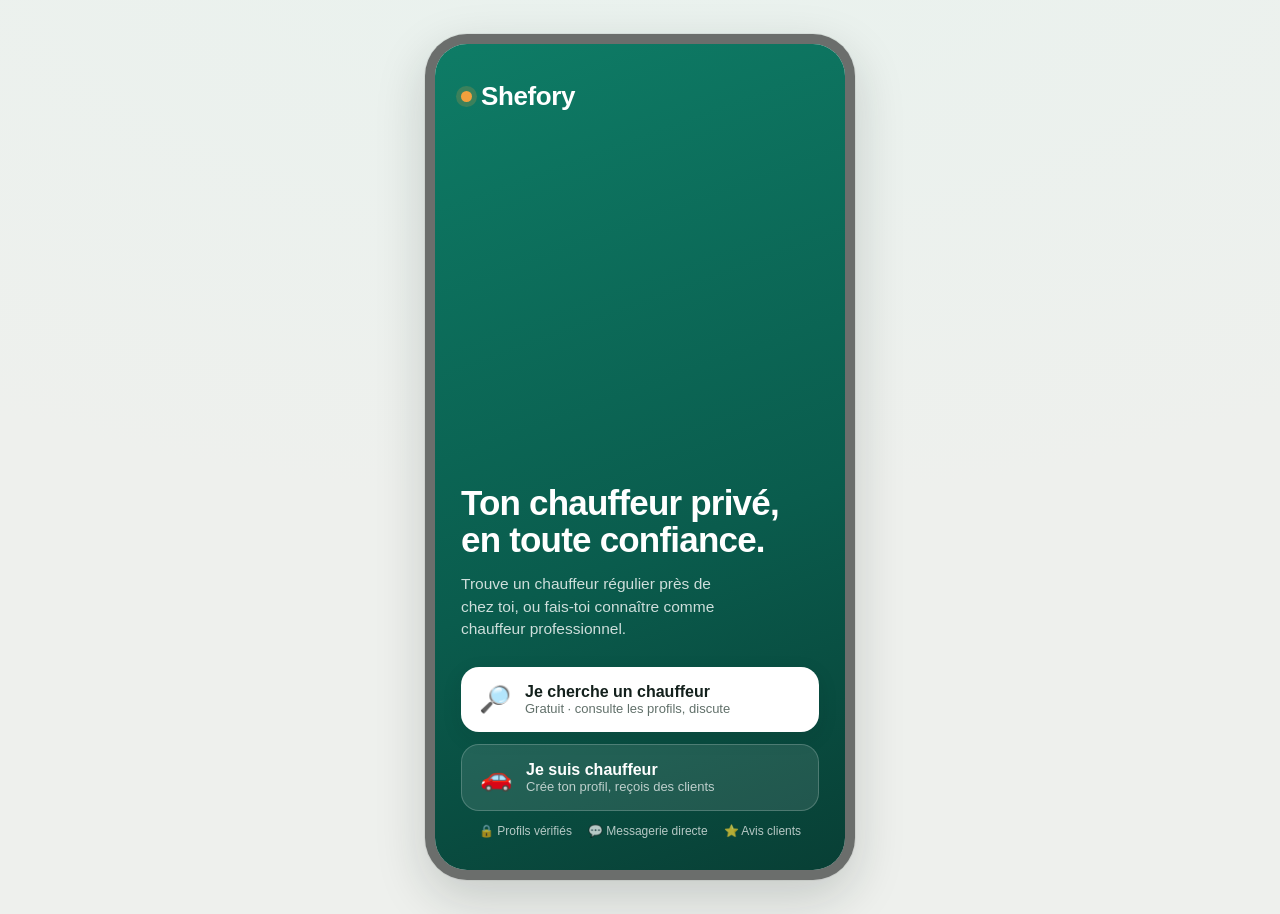
==== commit 42b0fe56: "Rebrand UI to Shefory Replace the MonChauffeur placeholder brand with Shefory everywhere: app splash" ====
--- a/index.html
+++ b/index.html
@@ -6,7 +6,7 @@
 <meta name="theme-color" content="#0E7C66">
 <meta name="apple-mobile-web-app-capable" content="yes">
 <meta name="apple-mobile-web-app-status-bar-style" content="black-translucent">
-<title>MonChauffeur — prototype</title>
+<title>Shefory — Ton chauffeur privé au Maroc</title>
 <link rel="manifest" href="manifest.webmanifest">
 <link rel="apple-touch-icon" href="icon.svg">
 <link rel="icon" href="icon.svg">
@@ -218,7 +218,7 @@
   <!-- ============ SPLASH ============ -->
   <section class="view active" id="v-splash">
     <div id="splash">
-      <div class="logo"><span class="dot"></span>MonChauffeur</div>
+      <div class="logo"><span class="dot"></span>Shefory</div>
       <div class="hero">
         <h1>Ton chauffeur privé,<br>en toute confiance.</h1>
         <p>Trouve un chauffeur régulier près de chez toi, ou fais-toi connaître comme chauffeur professionnel.</p>
@@ -243,7 +243,7 @@
 
       <div class="field" id="fldName" style="display:none"><label>Nom complet</label><input id="auName" placeholder="Ton nom"></div>
       <div class="field"><label>Email</label><input id="auEmail" type="email" placeholder="toi@exemple.com" autocomplete="email"></div>
-      <div class="field" id="fldPhone" style="display:none"><label>Téléphone (optionnel)</label><input id="auPhone" placeholder="+221 …"></div>
+      <div class="field" id="fldPhone" style="display:none"><label>Téléphone (optionnel)</label><input id="auPhone" placeholder="+212 6…"></div>
       <div class="field"><label>Mot de passe</label><input id="auPass" type="password" placeholder="••••••" autocomplete="current-password" onkeydown="if(event.key==='Enter')doAuth()"></div>
 
       <div id="authError" class="sub" style="color:var(--danger);min-height:18px;margin:-4px 0 8px;font-size:13px"></div>
@@ -256,7 +256,7 @@
       <div class="divider"></div>
       <p class="sub" style="text-align:center;font-size:12px;margin:0 0 10px">Tester avec un compte de démo (mdp : shefory123)</p>
       <div style="display:flex;gap:8px;flex-wrap:wrap;justify-content:center">
-        <button class="pill" onclick="demoLogin('ibrahima@demo.shefory.app')">🚗 Chauffeur (Or)</button>
+        <button class="pill" onclick="demoLogin('youssef@demo.shefory.app')">🚗 Chauffeur (Or)</button>
         <button class="pill" onclick="demoLogin('client@demo.shefory.app')">🔎 Client</button>
       </div>
     </div>
@@ -266,20 +266,20 @@
   <section class="view" id="v-search">
     <div class="topbar">
       <div class="av c1" style="width:38px;height:38px;font-size:14px">MC</div>
-      <div style="flex:1"><div class="tt">Bonjour 👋</div><div class="sub" style="font-size:12px">Dakar, Sénégal · trouve ton chauffeur</div></div>
-      <button class="icon-btn" onclick="toast('Filtres avancés')">⚙️</button>
+      <div style="flex:1"><div class="tt">Bonjour 👋</div><div class="sub" style="font-size:12px">Casablanca, Maroc · trouve ton chauffeur</div></div>
+      <button class="icon-btn" onclick="resetFilters()">⚙️</button>
     </div>
     <div class="pad">
       <div class="searchbar">
-        <span>🔎</span><input placeholder="Zone, ville ou type de trajet…">
+        <span>🔎</span><input id="searchInput" placeholder="Zone, ville ou type de trajet…" oninput="applySearch(this.value)">
       </div>
       <div class="chips">
-        <button class="chip on">Tous</button>
-        <button class="chip">⭐ Mieux notés</button>
-        <button class="chip">✅ Vérifiés</button>
-        <button class="chip">🚙 Berline</button>
-        <button class="chip">🚐 Van</button>
-        <button class="chip">💰 Prix ↑</button>
+        <button class="chip on" onclick="setChip(this,'all')">Tous</button>
+        <button class="chip" onclick="setChip(this,'top')">⭐ Mieux notés</button>
+        <button class="chip" onclick="setChip(this,'verified')">✅ Vérifiés</button>
+        <button class="chip" onclick="setChip(this,'berline')">🚙 Berline</button>
+        <button class="chip" onclick="setChip(this,'van')">🚐 Van</button>
+        <button class="chip" onclick="setChip(this,'price')">💰 Prix ↑</button>
       </div>
 
       <div class="promo" style="margin-top:8px">
@@ -287,7 +287,7 @@
         <div style="flex:1"><b>Chauffeurs Premium</b><br><small>Sélection vérifiée, réponse rapide garantie</small></div>
       </div>
 
-      <div class="section-t"><h3>À la une</h3><a>Voir tout</a></div>
+      <div class="section-t"><h3>À la une</h3><a onclick="resetFilters()">Voir tout</a></div>
       <div id="driverList"></div>
     </div>
   </section>
@@ -297,7 +297,7 @@
     <div class="topbar" style="background:transparent;border:none;position:absolute;width:100%">
       <button class="icon-btn" onclick="go('v-search')" style="background:#ffffffe0">←</button>
       <div style="flex:1"></div>
-      <button class="icon-btn" onclick="toast('Ajouté aux favoris ❤️')" style="background:#ffffffe0">♡</button>
+      <button class="icon-btn" id="favBtn" onclick="toggleFav()" style="background:#ffffffe0">♡</button>
     </div>
     <div id="profileBody"></div>
     <div class="sticky-cta">
@@ -308,8 +308,14 @@
 
   <!-- ============ MESSAGES LIST ============ -->
   <section class="view" id="v-messages">
-    <div class="topbar"><div class="tt" style="flex:1">Messages</div><button class="icon-btn" onclick="toast('Recherche')">🔎</button></div>
+    <div class="topbar"><div class="tt" style="flex:1">Messages</div><button class="icon-btn" onclick="searchConvos()">🔎</button></div>
     <div id="convList"></div>
+  </section>
+
+  <!-- ============ FAVORIS ============ -->
+  <section class="view" id="v-favs">
+    <div class="topbar"><div class="tt" style="flex:1">Mes favoris</div></div>
+    <div class="pad" id="favList"></div>
   </section>
 
   <!-- ============ CHAT ============ -->
@@ -319,7 +325,7 @@
         <button class="icon-btn" onclick="backFromChat()">←</button>
         <div class="av c1" id="chatAv" style="width:38px;height:38px;font-size:14px"></div>
         <div style="flex:1"><div class="tt" id="chatName" style="font-size:15px"></div><div class="sub" style="font-size:12px;color:var(--primary)">● en ligne</div></div>
-        <button class="icon-btn" onclick="toast('Signaler / bloquer')">⋯</button>
+        <button class="icon-btn" onclick="reportChat()">⋯</button>
       </div>
       <div class="chat-body" id="chatBody"></div>
       <div class="chat-input">
@@ -341,11 +347,11 @@
             <div><div id="ddName" style="font-weight:800;font-size:16px">Ibrahima Ndiaye</div>
               <span class="badge badge-gold" id="ddPack" style="margin-top:4px">👑 Pack Or</span></div>
           </div>
-          <button class="icon-btn" style="background:#ffffff1f;color:#fff" onclick="go('v-signup')">✏️</button>
+          <button class="icon-btn" style="background:#ffffff1f;color:#fff" onclick="openProfileEditor()">✏️</button>
         </div>
         <div class="metric">
           <div class="m"><b>1 284</b><small>Vues du profil (30j)</small></div>
-          <div class="m"><b>#2</b><small>Classement Dakar</small></div>
+          <div class="m"><b>#2</b><small>Classement Casablanca</small></div>
           <div class="m"><b>18</b><small>Nouveaux messages</small></div>
         </div>
       </div>
@@ -378,31 +384,46 @@
 
       <div id="packList"></div>
 
-      <p class="sub" style="font-size:12px;text-align:center;margin-top:16px">Paiement sécurisé via Mobile Money · sans engagement</p>
+      <p class="sub" style="font-size:12px;text-align:center;margin-top:16px">Paiement sécurisé (CMI & mobile) · sans engagement</p>
     </div>
   </section>
 
   <!-- ============ DRIVER: SIGNUP / PROFILE EDIT ============ -->
   <section class="view" id="v-signup">
-    <div class="topbar"><button class="icon-btn" onclick="go(prevView)">←</button><div class="tt" style="flex:1">Créer mon profil chauffeur</div></div>
-    <div class="steps"><i class="on"></i><i class="on"></i><i></i><i></i></div>
-    <div class="pad" style="padding-top:6px">
-      <h2 class="h2">Ton véhicule & tes zones</h2>
+    <div class="topbar"><button class="icon-btn" onclick="go('v-ddash')">←</button><div class="tt" style="flex:1">Ma fiche chauffeur</div></div>
+    <div class="pad" style="padding-top:14px">
+      <h2 class="h2">Profil & véhicule</h2>
+      <div class="field"><label>Nom affiché</label><input id="pfName" placeholder="Ton nom public"></div>
+      <div class="field"><label>Ville</label><input id="pfCity" placeholder="Ex. Casablanca"></div>
       <div class="field"><label>Type de véhicule</label>
-        <div class="selectgrid">
-          <div class="selopt" onclick="pick(this)">🚗 Berline</div>
-          <div class="selopt on" onclick="pick(this)">🚙 SUV</div>
-          <div class="selopt" onclick="pick(this)">🚐 Van</div>
-          <div class="selopt" onclick="pick(this)">🚕 Autre</div>
+        <div class="selectgrid" id="pfVehType">
+          <div class="selopt" data-v="berline" onclick="pick(this)">🚗 Berline</div>
+          <div class="selopt" data-v="suv" onclick="pick(this)">🚙 SUV</div>
+          <div class="selopt" data-v="van" onclick="pick(this)">🚐 Van</div>
+          <div class="selopt" data-v="autre" onclick="pick(this)">🚕 Autre</div>
         </div>
       </div>
-      <div class="field"><label>Modèle & année</label><input value="Toyota Land Cruiser · 2021"></div>
-      <div class="field"><label>Zones desservies</label><input placeholder="Ex. Dakar, Almadies, Aéroport DSS"></div>
-      <div class="field"><label>Tarif indicatif (chauffeur régulier)</label><input value="À partir de 150 000 FCFA / mois"></div>
-      <div class="field"><label>Documents (pour le badge vérifié ✅)</label>
-        <div class="upload"><span class="em">📎</span>Permis, carte grise, assurance<br><small>Ajoute tes justificatifs — validation sous 24h</small></div>
-      </div>
-      <button class="btn btn-primary btn-block btn-lg" onclick="go('v-ddash');toast('Profil enregistré ✅')">Continuer</button>
+      <div class="field"><label>Modèle</label><input id="pfModel" placeholder="Ex. Toyota Corolla"></div>
+      <div class="field"><label>Année</label><input id="pfYear" type="number" inputmode="numeric" placeholder="2021"></div>
+      <div class="field"><label>Zones desservies <span class="sub" style="font-weight:400">(séparées par des virgules)</span></label><input id="pfZones" placeholder="Maârif, Anfa, Aéroport CMN"></div>
+      <div class="field"><label>Bio</label><textarea id="pfBio" rows="3" placeholder="Présente-toi en quelques mots…"></textarea></div>
+      <div class="field"><label>Tarif régulier (DH / mois)</label><input id="pfPrice" type="number" inputmode="numeric" placeholder="3000"></div>
+
+      <div class="section-t"><h3>Photos du véhicule</h3></div>
+      <div id="pfPhotos" class="gallery" style="margin-bottom:10px"></div>
+      <label class="upload" for="pfPhotoInput" style="display:block;cursor:pointer"><span class="em">📷</span>Ajouter une photo<br><small>Visible sur ton profil public</small></label>
+      <input id="pfPhotoInput" type="file" accept="image/*" style="display:none" onchange="onPickPhoto(this)">
+
+      <div class="section-t"><h3>Documents <span class="sub" style="font-weight:400">(badge vérifié ✅)</span></h3></div>
+      <div id="pfDocs" style="margin-bottom:8px"></div>
+      <div class="field" style="margin-bottom:10px"><label>Type de document</label>
+        <select id="pfDocType"><option value="permis">Permis</option><option value="carte_grise">Carte grise</option><option value="assurance">Assurance</option><option value="identite">Pièce d'identité</option></select>
+      </div>
+      <label class="upload" for="pfDocInput" style="display:block;cursor:pointer"><span class="em">📎</span>Ajouter un justificatif<br><small>Privé — visible par toi et l'admin · validation sous 24h</small></label>
+      <input id="pfDocInput" type="file" accept="image/*,application/pdf" style="display:none" onchange="onPickDoc(this)">
+
+      <div id="pfMsg" class="sub" style="min-height:18px;margin:12px 0 0;text-align:center"></div>
+      <button class="btn btn-primary btn-block btn-lg" style="margin-top:6px" onclick="saveDriverForm()">Enregistrer</button>
     </div>
   </section>
 
@@ -412,7 +433,7 @@
   <div class="tabbar hidden" id="tabsClient">
     <button class="tab on" data-t="v-search" onclick="tabTo('v-search',this)"><span class="ic">🔎</span>Rechercher</button>
     <button class="tab" data-t="v-messages" onclick="tabTo('v-messages',this)"><span class="ic">💬</span>Messages</button>
-    <button class="tab" onclick="toast('Tes favoris')"><span class="ic">♡</span>Favoris</button>
+    <button class="tab" onclick="openFavs(this)"><span class="ic">♡</span>Favoris</button>
     <button class="tab" onclick="doLogout()"><span class="ic">👤</span>Compte</button>
   </div>
   <div class="tabbar hidden" id="tabsDriver">
@@ -434,14 +455,15 @@
 <script src="js/supabase.js"></script>
 <script src="js/realtime.js"></script>
 <script src="js/billing.js"></script>
+<script src="js/profile.js"></script>
 <script>
 /* ---------------- data (fallback local si Supabase est injoignable) ---------------- */
 let drivers = [
-  {id:0,init:"IN",c:"c3",name:"Ibrahima Ndiaye",city:"Dakar · Almadies",rating:4.9,reviews:212,veh:"Berline · Toyota Corolla",pack:"gold",verified:true,resp:98,years:8,price:"180 000",tags:["Aéroport","Longue distance","Nuit"]},
-  {id:1,init:"AT",c:"c5",name:"Aïcha Traoré",city:"Abidjan · Cocody",rating:4.8,reviews:156,veh:"SUV · Hyundai Tucson",pack:"silver",verified:true,resp:95,years:5,price:"160 000",tags:["Femmes","École","Journée"]},
-  {id:2,init:"KM",c:"c4",name:"Kwame Mensah",city:"Douala · Bonapriso",rating:4.7,reviews:98,veh:"Van · Mercedes Vito",pack:"gold",verified:true,resp:92,years:10,price:"220 000",tags:["Groupe","Événement","VIP"]},
-  {id:3,init:"FD",c:"c2",name:"Fatou Diallo",city:"Dakar · Plateau",rating:4.6,reviews:74,veh:"Berline · Kia Cerato",pack:"bronze",verified:true,resp:88,years:3,price:"140 000",tags:["Ville","Ponctuelle"]},
-  {id:4,init:"MK",c:"c1",name:"Moussa Koné",city:"Abidjan · Yopougon",rating:4.4,reviews:41,veh:"Berline · Peugeot 301",pack:null,verified:false,resp:80,years:2,price:"120 000",tags:["Ville"]},
+  {id:0,init:"YE",c:"c3",name:"Youssef El Amrani",city:"Casablanca · Maârif",rating:4.9,reviews:212,veh:"Berline · Toyota Corolla",pack:"gold",verified:true,resp:98,years:8,price:"3 500",tags:["Aéroport","Longue distance","Nuit"]},
+  {id:1,init:"SB",c:"c5",name:"Salma Benkirane",city:"Rabat · Agdal",rating:4.8,reviews:156,veh:"SUV · Hyundai Tucson",pack:"silver",verified:true,resp:95,years:5,price:"3 000",tags:["Femmes","École","Journée"]},
+  {id:2,init:"KT",c:"c4",name:"Karim Tazi",city:"Marrakech · Guéliz",rating:4.7,reviews:98,veh:"Van · Mercedes Vito",pack:"gold",verified:true,resp:92,years:10,price:"4 500",tags:["Groupe","Événement","VIP"]},
+  {id:3,init:"FI",c:"c2",name:"Fatima Ezzahra Idrissi",city:"Casablanca · Anfa",rating:4.6,reviews:74,veh:"Berline · Kia Cerato",pack:"bronze",verified:true,resp:88,years:3,price:"2 800",tags:["Ville","Ponctuelle"]},
+  {id:4,init:"MA",c:"c1",name:"Mehdi Alaoui",city:"Tanger · Centre",rating:4.4,reviews:41,veh:"Berline · Peugeot 301",pack:null,verified:false,resp:80,years:2,price:"2 500",tags:["Ville"]},
 ];
 const stripe={gold:"linear-gradient(180deg,#F6D06B,#D9A32B)",silver:"#9AA6B2",bronze:"#B87A4B",null:"transparent"};
 const packBadge={gold:'<span class="badge badge-gold">👑 Or</span>',silver:'<span class="badge badge-silver">Argent</span>',bronze:'<span class="badge badge-bronze">Bronze</span>'};
@@ -460,13 +482,12 @@
 function enterClient(){renderDrivers();go('v-search');showTabs('client');}
 async function enterDriver(){
   go('v-ddash'); showTabs('driver');
-  if(isLive()){ try{ await ensureDriverRow(); }catch(e){ console.warn(e); } refreshDriverDash(); renderPacks(); }
+  if(isLive()&&SB.role()==='driver'){ try{ await ensureDriverRow(); }catch(e){ console.warn(e); } refreshDriverDash(); renderPacks(); }
 }
 
 /* ---------------- driver list ---------------- */
-function renderDrivers(){
-  const l=document.getElementById('driverList');
-  l.innerHTML=drivers.map(d=>`
+function cardHTML(d){
+  return `
    <div class="card dcard" onclick="openProfile(${d.id})">
      <div class="rankstripe" style="background:${stripe[d.pack]}"></div>
      ${d.pack==='gold'?'<span class="sponsored">Sponsorisé ✨</span>':''}
@@ -476,10 +497,44 @@
        <div class="meta">📍 ${d.city} · ${d.veh}</div>
        <div class="meta"><span class="star">★ ${d.rating}</span> (${d.reviews}) · ${d.resp}% de réponse</div>
        <div class="tags">${d.pack?packBadge[d.pack]:''}${d.tags.slice(0,2).map(t=>`<span class="pill">${t}</span>`).join('')}</div>
-       <div class="price"><b>${d.price} FCFA</b> <span class="sub">/ mois · régulier</span></div>
+       <div class="price"><b>${d.price} DH</b> <span class="sub">/ mois · régulier</span></div>
      </div>
-   </div>`).join('');
-}
+   </div>`;
+}
+let chipMode='all', searchQ='', convFilter='';
+function priceNum(p){return parseInt(String(p).replace(/\D/g,''),10)||0;}
+function filteredDrivers(){
+  let list=drivers.slice();
+  if(searchQ) list=list.filter(d=>[d.name,d.city,d.veh,(d.tags||[]).join(' ')].join(' ').toLowerCase().includes(searchQ));
+  if(chipMode==='verified') list=list.filter(d=>d.verified);
+  if(chipMode==='berline') list=list.filter(d=>/berline/i.test(d.veh));
+  if(chipMode==='van') list=list.filter(d=>/van/i.test(d.veh));
+  if(chipMode==='top') list.sort((a,b)=>b.rating-a.rating);
+  if(chipMode==='price') list.sort((a,b)=>priceNum(a.price)-priceNum(b.price));
+  return list;
+}
+function setChip(el,mode){chipMode=mode;el.parentNode.querySelectorAll('.chip').forEach(c=>c.classList.remove('on'));el.classList.add('on');renderDrivers();}
+function applySearch(v){searchQ=v.trim().toLowerCase();renderDrivers();}
+function resetFilters(){chipMode='all';searchQ='';const i=document.getElementById('searchInput');if(i)i.value='';
+  document.querySelectorAll('#v-search .chip').forEach((c,k)=>c.classList.toggle('on',k===0));renderDrivers();toast('Filtres réinitialisés');}
+function renderDrivers(){
+  const l=document.getElementById('driverList'); if(!l) return;
+  const list=filteredDrivers();
+  l.innerHTML=list.length?list.map(cardHTML).join(''):`<div class="sub" style="text-align:center;padding:34px 10px">Aucun chauffeur ne correspond.<br><a style="color:var(--primary-600);font-weight:700" onclick="resetFilters()">Réinitialiser les filtres</a></div>`;
+}
+/* ---- favoris (localStorage) ---- */
+function favKey(d){return d.dbId||('demo-'+d.id);}
+function getFavs(){try{return JSON.parse(localStorage.getItem('shefory_favs'))||[]}catch(_){return[]}}
+function isFav(d){return d&&getFavs().includes(favKey(d));}
+function toggleFav(){const d=drivers[currentDriver];if(!d)return;let f=getFavs();const k=favKey(d);
+  if(f.includes(k)){f=f.filter(x=>x!==k);toast('Retiré des favoris');}else{f.push(k);toast('Ajouté aux favoris ❤️');}
+  localStorage.setItem('shefory_favs',JSON.stringify(f));updateFavBtn();}
+function updateFavBtn(){const b=document.getElementById('favBtn');if(!b)return;const d=drivers[currentDriver];
+  b.textContent=isFav(d)?'♥':'♡';b.style.color=isFav(d)?'#D24B4B':'';}
+function openFavs(el){tabTo('v-favs',el);renderFavs();}
+function renderFavs(){const f=getFavs();const list=drivers.filter(d=>f.includes(favKey(d)));
+  document.getElementById('favList').innerHTML=list.length?list.map(cardHTML).join(''):
+    `<div class="sub" style="text-align:center;padding:40px 10px">Aucun favori pour l'instant.<br>Appuie sur ♡ sur un profil chauffeur.</div>`;}
 
 /* ---------------- profile ---------------- */
 function openProfile(id){
@@ -510,7 +565,7 @@
       <div class="kv"><span>Véhicule</span><b>${d.veh}</b></div>
       <div class="kv"><span>Zones</span><b>${d.city.split('·')[0]}& environs</b></div>
       <div class="kv"><span>Disponibilité</span><b>Lun–Sam · flexible</b></div>
-      <div class="kv" style="border:none"><span>Tarif régulier</span><b>${d.price} FCFA / mois</b></div>
+      <div class="kv" style="border:none"><span>Tarif régulier</span><b>${d.price} DH / mois</b></div>
 
       <div class="section-t"><h3>Avis clients</h3><a>${d.reviews}</a></div>
       <div class="review">
@@ -523,6 +578,7 @@
       </div>
       <div style="height:12px"></div>
     </div>`;
+  updateFavBtn();
   go('v-profile');
 }
 
@@ -545,9 +601,9 @@
     {k:'them',t:`Bonjour, merci pour votre message ! Je suis disponible pour un contrat régulier.`,at:'09:32'},
     {k:'me',t:`Bonjour ${d.name.split(' ')[0]}, je cherche un chauffeur pour les trajets domicile-bureau, du lundi au vendredi.`,at:'09:35'},
     {k:'them',t:`Parfait, quelle zone et quels horaires ?`,at:'09:36'},
-    {k:'me',t:`Almadies → Plateau, départ 7h30, retour 18h.`,at:'09:38'},
-    {k:'offer',t:`Proposition de tarif`,amount:`${d.price} FCFA / mois`},
-    {k:'them',t:`Je peux faire ${d.price} FCFA/mois carburant inclus. On commence lundi ?`,at:'09:41'},
+    {k:'me',t:`Maârif → Casa Finance City, départ 7h30, retour 18h.`,at:'09:38'},
+    {k:'offer',t:`Proposition de tarif`,amount:`${d.price} DH / mois`},
+    {k:'them',t:`Je peux faire ${d.price} DH/mois carburant inclus. On commence lundi ?`,at:'09:41'},
   ];
 }
 
@@ -558,7 +614,9 @@
     const convs=await loadConversationsDB(); liveConvIndex={};
     const driverSide=SB.role()==='driver'; const list=document.getElementById('convList');
     if(!convs.length){ list.innerHTML='<div class="pad sub" style="text-align:center;padding-top:44px">Aucune conversation pour l\'instant.<br>Contacte un chauffeur depuis son profil.</div>'; return; }
-    list.innerHTML=convs.map(c=>{
+    const shown=convFilter?convs.filter(c=>((driverSide?c.client_name:c.driver_name)||'').toLowerCase().includes(convFilter)):convs;
+    if(!shown.length){ list.innerHTML=`<div class="pad sub" style="text-align:center;padding-top:44px">Aucun résultat pour « ${escapeHtml(convFilter)} ».<br><a style="color:var(--primary-600);font-weight:700" onclick="convFilter='';renderConvos()">Effacer la recherche</a></div>`; return; }
+    list.innerHTML=shown.map(c=>{
       liveConvIndex[c.id]=c;
       const name=driverSide?(c.client_name||'Client'):(c.driver_name||'Chauffeur');
       const ini=(name||'?').trim().split(/\s+/).map(w=>w[0]||'').slice(0,2).join('').toUpperCase();
@@ -572,12 +630,28 @@
   }catch(e){ console.warn('convos live',e); renderConvosDemo(); }
 }
 function renderConvosDemo(){
-  document.getElementById('convList').innerHTML=convos.map(c=>{const d=drivers[c.id]||drivers[0];return `
+  let list=convos;
+  if(convFilter) list=convos.filter(c=>(drivers[c.id]||drivers[0]).name.toLowerCase().includes(convFilter));
+  document.getElementById('convList').innerHTML=list.length?list.map(c=>{const d=drivers[c.id]||drivers[0];return `
     <div class="convrow" onclick="openChatWith(${c.id})">
       <div class="av ${d.c}">${d.init}</div>
       <div style="flex:1;min-width:0"><div class="nm">${d.name}</div><div class="lm">${c.last}</div></div>
       <div class="rt">${c.time}${c.unread?`<br><span class="unread">${c.unread}</span>`:''}</div>
-    </div>`;}).join('');
+    </div>`;}).join(''):`<div class="pad sub" style="text-align:center;padding-top:44px">Aucun résultat.<br><a style="color:var(--primary-600);font-weight:700" onclick="convFilter='';renderConvos()">Effacer la recherche</a></div>`;
+}
+function searchConvos(){const q=prompt('Rechercher une conversation (nom)');if(q===null)return;convFilter=q.trim().toLowerCase();renderConvos();}
+async function reportChat(){
+  if(liveConv&&isLive()){
+    if(!confirm('Signaler cette conversation à l\'équipe Shefory ?'))return;
+    try{
+      const me=SB.user();const driverSide=SB.role()==='driver';
+      const r=await sbClient.from('disputes').insert({complainant_id:me.id,
+        respondent_id:driverSide?liveConv.client_id:liveConv.driver_id,
+        driver_id:liveConv.driver_id,reason:'Signalement depuis la messagerie',
+        details:'Conversation '+liveConv.id,priority:'medium'});
+      if(r.error)throw r.error;toast('Signalement envoyé ✅');
+    }catch(e){console.warn(e);toast('Signalement impossible');}
+  } else toast('Signalement (démo)');
 }
 
 /* ---- ouvrir un chat ---- */
@@ -610,7 +684,7 @@
   body.innerHTML=liveMsgs.map(m=>{
     const mine=me&&m.sender_id===me.id;
     const t=m.created_at?new Date(m.created_at).toLocaleTimeString('fr-FR',{hour:'2-digit',minute:'2-digit'}):'';
-    if(m.kind==='offer')return `<div class="offer"><small class="sub">Proposition de tarif</small><br><b>${Number(m.amount_xof||0).toLocaleString('fr-FR')} FCFA / mois</b></div>`;
+    if(m.kind==='offer')return `<div class="offer"><small class="sub">Proposition de tarif</small><br><b>${Number(m.amount_mad||0).toLocaleString('fr-FR')} DH / mois</b></div>`;
     return `<div class="msg ${mine?'me':'them'}">${escapeHtml(m.body)}<span class="t">${t}</span></div>`;
   }).join('');
   body.scrollTop=body.scrollHeight;
@@ -637,13 +711,13 @@
 }
 async function quickOffer(){
   if(liveConv){
-    const raw=prompt('Montant proposé (FCFA / mois)','150000'); if(raw===null)return;
+    const raw=prompt('Montant proposé (DH / mois)','3000'); if(raw===null)return;
     const amount=parseInt(String(raw).replace(/\D/g,''),10); if(!amount){ toast('Montant invalide'); return; }
     try{ const row=await sendMessageDB(liveConv.id,{kind:'offer',amount}); if(!liveMsgs.some(x=>x.id===row.id)){ liveMsgs.push(row); renderLiveChat(); } toast('Proposition envoyée 💰'); }
     catch(e){ toast('Envoi impossible'); }
     return;
   }
-  threads[currentDriver].push({k:'offer',t:'Nouvelle proposition',amount:'155 000 FCFA / mois'});renderChat();toast('Proposition envoyée 💰');
+  threads[currentDriver].push({k:'offer',t:'Nouvelle proposition',amount:'2 800 DH / mois'});renderChat();toast('Proposition envoyée 💰');
 }
 function backFromChat(){
   if(liveChannel){ try{ sbClient.removeChannel(liveChannel);}catch(_){} liveChannel=null; }
@@ -656,14 +730,14 @@
 
 /* ---------------- packs & abonnement ---------------- */
 const PACK_FALLBACK=[
-  {tier:'bronze',name:'Bronze',price_xof:3000,features:['Profil visible dans la recherche','Messagerie illimitée','Classement standard']},
-  {tier:'silver',name:'Argent',price_xof:7000,features:['Tout Bronze','2× plus de visibilité dans ta zone','Badge « Argent »','Statistiques de vues']},
-  {tier:'gold',name:'Or — Premium',price_xof:15000,features:['Tout Argent','Top du classement garanti','Mise en avant page d’accueil','Badge « Or » + vérifié doré','Statistiques avancées']},
+  {tier:'bronze',name:'Bronze',price_mad:49,features:['Profil visible dans la recherche','Messagerie illimitée','Classement standard']},
+  {tier:'silver',name:'Argent',price_mad:99,features:['Tout Bronze','2× plus de visibilité dans ta zone','Badge « Argent »','Statistiques de vues']},
+  {tier:'gold',name:'Or — Premium',price_mad:199,features:['Tout Argent','Top du classement garanti','Mise en avant page d’accueil','Badge « Or » + vérifié doré','Statistiques avancées']},
 ];
 const TIER_LABEL={bronze:'Bronze',silver:'Argent',gold:'Or'};
 const TIER_BADGE={bronze:'badge-bronze',silver:'badge-silver',gold:'badge-gold'};
-const MM_KEY={'Wave':'wave','Orange Money':'orange_money','MTN MoMo':'mtn_momo','Moov Money':'moov_money'};
-let packsCache=[], myTier=null, mmChosen='Wave';
+const MM_KEY={'Carte bancaire':'card','Orange Money':'orange_money','inwi money':'inwi_money','Cash Plus':'cash_plus'};
+let packsCache=[], myTier=null, mmChosen='Carte bancaire';
 
 function packByTier(t){ return packsCache.find(p=>p.tier===t)||PACK_FALLBACK.find(p=>p.tier===t); }
 function openPacks(){ renderPacks(); go('v-packs'); }
@@ -680,7 +754,7 @@
     return `<div class="pack ${p.tier==='gold'?'gold':''} ${cur?'on':''}">
       ${cur?'<span class="ribbon">ACTUEL</span>':''}
       <div class="pt"><div class="nm">${p.tier==='gold'?'👑 ':''}<span class="badge ${TIER_BADGE[p.tier]}">${TIER_LABEL[p.tier]}</span></div>
-        <div class="pr">${Number(p.price_xof).toLocaleString('fr-FR')} <small>FCFA/mois</small></div></div>
+        <div class="pr">${Number(p.price_mad).toLocaleString('fr-FR')} <small>DH/mois</small></div></div>
       <ul>${feats}</ul>
       ${cur
         ? `<button class="btn btn-soft btn-block" onclick="toast('C\\'est ton pack actuel 👍')">Ton pack actuel</button>`
@@ -690,24 +764,24 @@
 }
 
 function subscribe(tier){
-  const p=packByTier(tier); const price=Number(p.price_xof).toLocaleString('fr-FR'); mmChosen='Wave';
+  const p=packByTier(tier); const price=Number(p.price_mad).toLocaleString('fr-FR'); mmChosen='Carte bancaire';
   document.getElementById('sheetInner').innerHTML=`
     <div class="grab"></div>
     <h2 class="h2">Abonnement ${TIER_LABEL[tier]}</h2>
-    <p class="sub" style="margin:-4px 0 16px">${price} FCFA / mois · Mobile Money</p>
-    ${mmOpt('Wave','🌊','Wave','+221 77 •• •• 12')}
-    ${mmOpt('Orange Money','🟠','Orange Money','+221 78 •• •• 34')}
-    ${mmOpt('MTN MoMo','🟡','MTN MoMo','+225 05 •• •• 56')}
-    ${mmOpt('Moov Money','🔵','Moov Money','+225 01 •• •• 78')}
-    <button class="btn btn-primary btn-block btn-lg" style="margin-top:10px" onclick="payNow('${tier}')">Payer ${price} FCFA</button>
-    <p class="sub" style="font-size:11.5px;text-align:center;margin:12px 0 0">🔒 Paiement simulé (beta) — l'abonnement est réellement enregistré. L'intégration Mobile Money réelle viendra ensuite.</p>`;
+    <p class="sub" style="margin:-4px 0 16px">${price} DH / mois · paiement au Maroc</p>
+    ${mmOpt('Carte bancaire','💳','Carte bancaire (CMI)','Visa · Mastercard')}
+    ${mmOpt('Orange Money','🟠','Orange Money','+212 6• •• •• 34')}
+    ${mmOpt('inwi money','🟣','inwi money','+212 6• •• •• 56')}
+    ${mmOpt('Cash Plus','🟡','Cash Plus','+212 6• •• •• 78')}
+    <button class="btn btn-primary btn-block btn-lg" style="margin-top:10px" onclick="payNow('${tier}')">Payer ${price} DH</button>
+    <p class="sub" style="font-size:11.5px;text-align:center;margin:12px 0 0">🔒 Paiement simulé (beta) — l'abonnement est réellement enregistré. L'intégration réelle (CMI / mobile) viendra ensuite.</p>`;
   document.getElementById('sheet').classList.add('on');
 }
 function mmOpt(id,em,name,num){return `<div class="mm ${id===mmChosen?'on':''}" onclick="chooseMM('${id}',this)"><div class="em">${em}</div><div><b>${name}</b><br><small>${num}</small></div><div class="rd"></div></div>`;}
 function chooseMM(id,el){mmChosen=id;el.parentNode.querySelectorAll('.mm').forEach(m=>m.classList.remove('on'));el.classList.add('on');}
 
 async function payNow(tier){
-  const p=packByTier(tier); const price=Number(p.price_xof).toLocaleString('fr-FR');
+  const p=packByTier(tier); const price=Number(p.price_mad).toLocaleString('fr-FR');
   if(isLive()){
     document.getElementById('sheetInner').innerHTML=`<div class="grab"></div><div class="ok-anim"><div class="ok-circle">⏳</div><h2 class="h2" style="text-align:center">Paiement en cours…</h2><p class="sub" style="margin-top:-4px">Confirmation via ${mmChosen}</p></div>`;
     try{ await subscribeToPack(tier, MM_KEY[mmChosen]||'wave'); }
@@ -720,7 +794,7 @@
     <div class="ok-anim">
       <div class="ok-circle">✓</div>
       <h2 class="h2" style="text-align:center">Paiement confirmé</h2>
-      <p class="sub" style="margin-top:-4px">Pack <b>${TIER_LABEL[tier]}</b> activé · ${price} FCFA/mois via ${mmChosen}.<br>Ton profil est boosté dans le classement 🚀</p>
+      <p class="sub" style="margin-top:-4px">Pack <b>${TIER_LABEL[tier]}</b> activé · ${price} DH/mois via ${mmChosen}.<br>Ton profil est boosté dans le classement 🚀</p>
       <button class="btn btn-primary btn-block btn-lg" style="margin-top:18px" onclick="afterSubscribe()">Voir mon espace</button>
     </div>`;
 }
@@ -756,7 +830,7 @@
     veh:[cap(d.vehicle_type),d.vehicle_model].filter(Boolean).join(' · '),
     pack:d.pack_tier||null, verified:d.verification_status==='verified',
     resp:d.response_rate||0, years:d.years_experience||0,
-    price:Number(d.price_month_xof||0).toLocaleString('fr-FR'),
+    price:Number(d.price_month_mad||0).toLocaleString('fr-FR'),
     tags:Array.isArray(d.tags)?d.tags:[]
   };
 }
@@ -771,7 +845,12 @@
 /* ---------------- auth flow ---------------- */
 let authMode='login', authRole='client', currentUser=null;
 function startAuth(role){
-  if(SB.isLoggedIn()){ afterLogin(); return; }
+  if(SB.isLoggedIn()){
+    if(role==='driver'&&SB.role()!=='driver'){ toast('Ton compte est un compte client'); enterClient(); }
+    else if(role==='driver'){ enterDriver(); }
+    else { enterClient(); }
+    return;
+  }
   authRole=role; authMode='login'; clearAuthErr(); renderAuth(); go('v-auth');
 }
 function renderAuth(){
--- a/styles.css
+++ b/styles.css
@@ -1,4 +1,4 @@
-/* ================= MonChauffeur — design system ================= */
+/* ================= Shefory — design system ================= */
 :root{
   --bg:#F5F6F4;
   --surface:#FFFFFF;
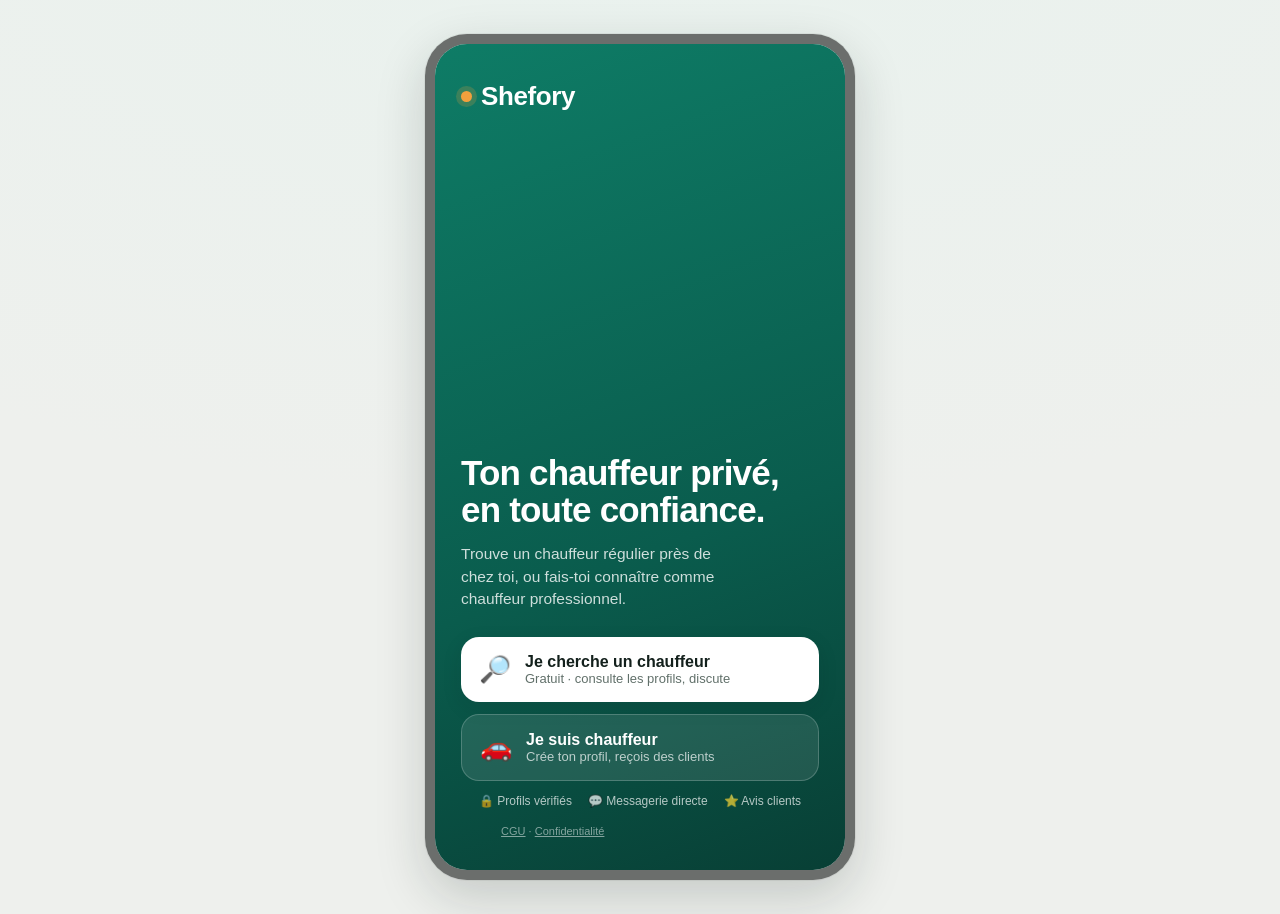
==== commit 92310a21: "Production-readiness: email confirmation, password reset, legal pages - Migration 0012 removes the b" ====
--- a/index.html
+++ b/index.html
@@ -231,6 +231,9 @@
           <span><b>Je suis chauffeur</b><small>Crée ton profil, reçois des clients</small></span>
         </button>
         <div class="trust"><span>🔒 Profils vérifiés</span><span>💬 Messagerie directe</span><span>⭐ Avis clients</span></div>
+        <p style="text-align:center;margin:14px 0 0;font-size:11px;color:#ffffff80">
+          <a href="cgu.html" style="text-decoration:underline">CGU</a> · <a href="confidentialite.html" style="text-decoration:underline">Confidentialité</a>
+        </p>
       </div>
     </div>
   </section>
@@ -252,6 +255,13 @@
         <span id="authToggleTxt">Pas encore de compte ?</span>
         <a onclick="toggleAuthMode()" style="color:var(--primary-600);font-weight:700" id="authToggleLink">Inscris-toi</a>
       </p>
+      <p class="sub" id="fpLink" style="text-align:center;margin:10px 0 0;font-size:13px">
+        <a onclick="forgotPass()" style="color:var(--muted);text-decoration:underline">Mot de passe oublié ?</a>
+      </p>
+      <p class="sub" style="text-align:center;margin:14px 0 0;font-size:11.5px">
+        En continuant tu acceptes les <a href="cgu.html" style="text-decoration:underline">CGU</a>
+        et la <a href="confidentialite.html" style="text-decoration:underline">Politique de confidentialité</a>.
+      </p>
 
       <div class="divider"></div>
       <p class="sub" style="text-align:center;font-size:12px;margin:0 0 10px">Tester avec un compte de démo (mdp : shefory123)</p>
@@ -259,6 +269,18 @@
         <button class="pill" onclick="demoLogin('youssef@demo.shefory.app')">🚗 Chauffeur (Or)</button>
         <button class="pill" onclick="demoLogin('client@demo.shefory.app')">🔎 Client</button>
       </div>
+    </div>
+  </section>
+
+  <!-- ============ RESET PASSWORD ============ -->
+  <section class="view" id="v-reset">
+    <div class="topbar"><div class="tt" style="flex:1">Nouveau mot de passe</div></div>
+    <div class="pad">
+      <p class="sub" style="margin:2px 0 16px">Choisis ton nouveau mot de passe (6 caractères minimum).</p>
+      <div class="field"><label>Nouveau mot de passe</label><input id="rsPass" type="password" placeholder="••••••"></div>
+      <div class="field"><label>Confirme le mot de passe</label><input id="rsPass2" type="password" placeholder="••••••" onkeydown="if(event.key==='Enter')doReset()"></div>
+      <div id="rsErr" class="sub" style="color:var(--danger);min-height:18px;margin:-4px 0 8px;font-size:13px"></div>
+      <button class="btn btn-primary btn-block btn-lg" id="rsBtn" onclick="doReset()">Changer le mot de passe</button>
     </div>
   </section>
 
@@ -864,11 +886,15 @@
   document.getElementById('authSubmit').textContent=isSignup?'Créer mon compte':'Se connecter';
   document.getElementById('authToggleTxt').textContent=isSignup?'Déjà un compte ?':'Pas encore de compte ?';
   document.getElementById('authToggleLink').textContent=isSignup?'Connecte-toi':'Inscris-toi';
+  const fp=document.getElementById('fpLink'); if(fp) fp.style.display=isSignup?'none':'';
 }
 function toggleAuthMode(){ authMode=authMode==='login'?'signup':'login'; clearAuthErr(); renderAuth(); }
-function clearAuthErr(){ document.getElementById('authError').textContent=''; }
-function authErr(m){ document.getElementById('authError').textContent=m; }
+function clearAuthErr(){ const e=document.getElementById('authError'); e.style.color='var(--danger)'; e.textContent=''; }
+function authErr(m){ const e=document.getElementById('authError'); e.style.color='var(--danger)'; e.textContent=m; }
+function authOk(m){ const e=document.getElementById('authError'); e.style.color='var(--primary-600)'; e.textContent=m; }
 function friendlyAuthError(m){
+  if(/Email not confirmed/i.test(m)) return 'Confirme d\'abord ton email (vérifie ta boîte mail et tes spams).';
+  if(/rate limit|too many/i.test(m)) return 'Trop de tentatives — réessaie dans quelques minutes.';
   if(/Invalid login/i.test(m)) return 'Email ou mot de passe incorrect.';
   if(/already registered|already been registered|User already/i.test(m)) return 'Un compte existe déjà avec cet email.';
   if(/Password should be|at least/i.test(m)) return 'Mot de passe trop court (6 caractères min).';
@@ -885,13 +911,40 @@
   try{
     if(authMode==='signup'){
       if(!name){ authErr('Ton nom est requis.'); return; }
-      await SB.signUp({email,password:pass,role:authRole,full_name:name,phone});
+      const res=await SB.signUp({email,password:pass,role:authRole,full_name:name,phone});
+      if(res&&res.needsConfirmation){
+        authMode='login'; renderAuth();
+        authOk('Compte créé ✅ Un email de confirmation t\'a été envoyé — clique sur le lien puis connecte-toi.');
+        return;
+      }
     } else {
       await SB.signIn(email,pass);
     }
     await afterLogin();
   }catch(e){ authErr(friendlyAuthError(e.message)); }
   finally{ btn.disabled=false; btn.textContent=lbl; }
+}
+async function forgotPass(){
+  let email=document.getElementById('auEmail').value.trim();
+  if(!email){ email=(prompt('Ton adresse email ?')||'').trim(); if(!email) return; }
+  try{ await SB.resetPassword(email); authOk('Email de réinitialisation envoyé à '+email+' 📧 (vérifie tes spams).'); }
+  catch(e){ authErr(friendlyAuthError(e.message)); }
+}
+let recoveryToken=null;
+function rsErr(m){ document.getElementById('rsErr').textContent=m||''; }
+async function doReset(){
+  const p1=document.getElementById('rsPass').value, p2=document.getElementById('rsPass2').value;
+  if(p1.length<6){ rsErr('6 caractères minimum.'); return; }
+  if(p1!==p2){ rsErr('Les deux mots de passe ne correspondent pas.'); return; }
+  const btn=document.getElementById('rsBtn'); btn.disabled=true; btn.textContent='…';
+  try{
+    await SB.updatePasswordWithToken(recoveryToken,p1);
+    recoveryToken=null; history.replaceState(null,'',location.pathname);
+    toast('Mot de passe changé ✅');
+    authMode='login'; authRole='client'; renderAuth(); go('v-auth');
+    authOk('Mot de passe changé — connecte-toi avec le nouveau.');
+  }catch(e){ rsErr(friendlyAuthError(e.message||'Lien expiré — redemande un email.')); }
+  finally{ btn.disabled=false; btn.textContent='Changer le mot de passe'; }
 }
 async function demoLogin(email){
   clearAuthErr();
@@ -916,6 +969,13 @@
 }
 
 /* init */
+(function(){
+  const h=new URLSearchParams(location.hash.replace(/^#/,''));
+  if(h.get('type')==='recovery'&&h.get('access_token')){
+    recoveryToken=h.get('access_token');
+    go('v-reset');
+  }
+})();
 loadDrivers();renderConvos();
 if(SB.isLoggedIn()){ currentUser=SB.user(); if(window.initRealtimeSession) initRealtimeSession(); }  // session restaurée
 </script>
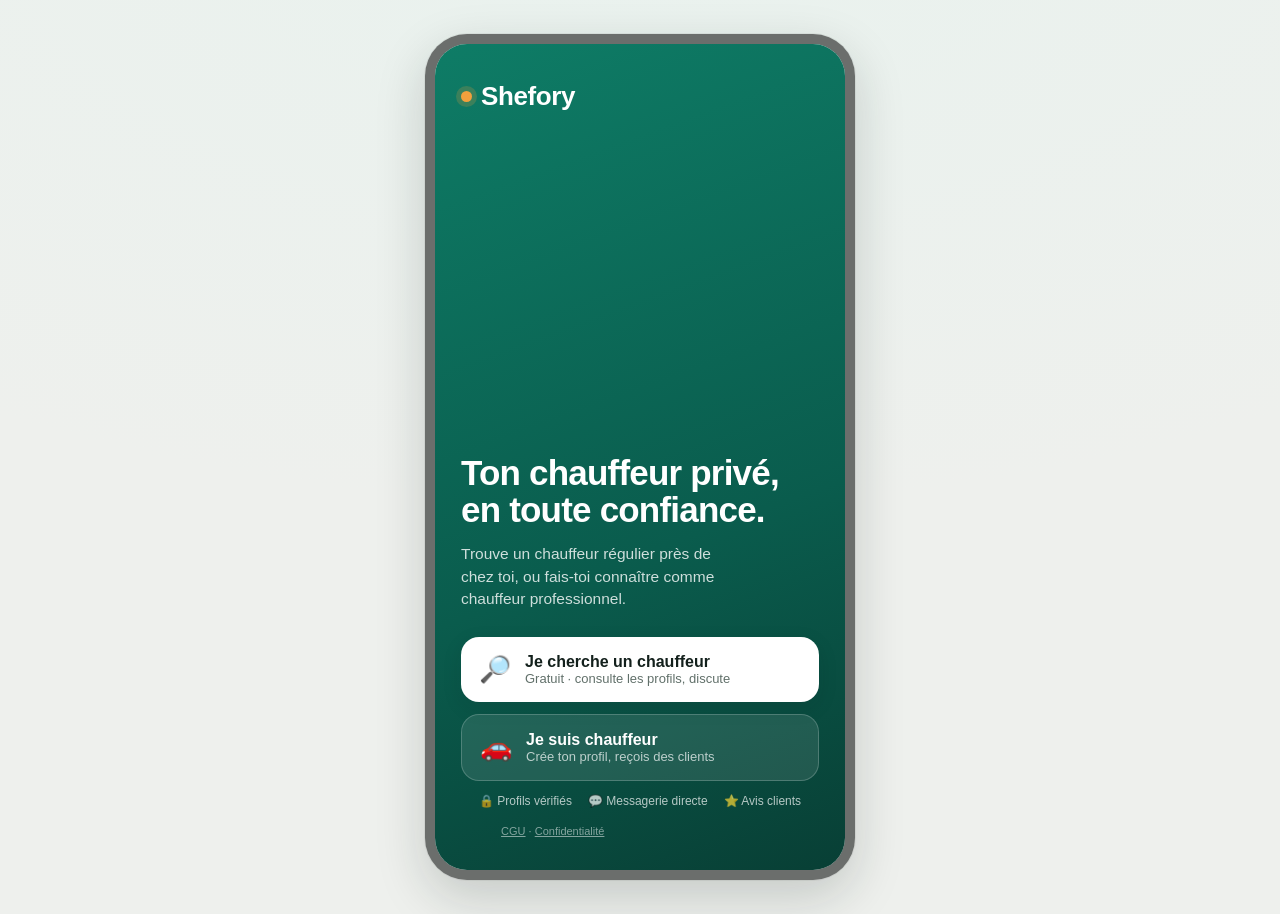
==== commit 04b50669: "UI polish pass: micro-animations, mobile fixes, trust cues Cross-platform (styles.css): - Remove iOS" ====
--- a/index.html
+++ b/index.html
@@ -208,6 +208,59 @@
 .toast{position:absolute;left:50%;bottom:80px;transform:translateX(-50%);background:#13201Cf2;color:#fff;
   padding:11px 16px;border-radius:12px;font-size:13px;z-index:80;opacity:0;transition:.25s;pointer-events:none;white-space:nowrap}
 .toast.on{opacity:1;bottom:92px}
+
+/* ================= micro-animations ================= */
+@keyframes rise{from{opacity:0;transform:translateY(14px)}to{opacity:1;transform:none}}
+@keyframes popIn{0%{transform:scale(.55);opacity:0}60%{transform:scale(1.14)}100%{transform:scale(1);opacity:1}}
+@keyframes shimmer{0%{background-position:-420px 0}100%{background-position:420px 0}}
+@keyframes blink{0%,80%,100%{opacity:.3;transform:translateY(0)}40%{opacity:1;transform:translateY(-3px)}}
+
+/* splash : entrée orchestrée */
+#splash .logo{animation:rise .5s .05s both}
+#splash h1{animation:rise .55s .18s both}
+#splash p{animation:rise .55s .3s both}
+#splash .role-btn{animation:rise .5s .42s both}
+#splash .role-btn.alt{animation-delay:.52s}
+#splash .trust{animation:rise .5s .64s both}
+
+
+/* cartes chauffeurs : cascade + relief */
+.dcard{animation:rise .38s both;animation-delay:calc(var(--i,0)*55ms)}
+@media(hover:hover){
+  .dcard{transition:transform .18s ease,box-shadow .18s ease}
+  .dcard:hover{transform:translateY(-2px);box-shadow:var(--shadow-md)}
+  .pack{transition:transform .18s ease,box-shadow .18s ease}
+  .pack:hover{transform:translateY(-2px);box-shadow:var(--shadow-md)}
+}
+
+/* squelettes de chargement (confiance : jamais d'écran vide) */
+.skel{height:104px;border-radius:var(--r-md);margin-bottom:12px;
+  background:linear-gradient(90deg,#eceeec 25%,#f7f9f7 40%,#eceeec 60%);
+  background-size:420px 100%;animation:shimmer 1.1s infinite linear}
+
+/* messagerie : bulles + indicateur de frappe */
+.bubble-in{animation:popIn .22s ease both}
+.typing{display:inline-flex;gap:4px;align-items:center;min-width:44px}
+.typing i{width:7px;height:7px;border-radius:50%;background:#a9b5ae;animation:blink 1s infinite}
+.typing i:nth-child(2){animation-delay:.15s}
+.typing i:nth-child(3){animation-delay:.3s}
+.unread{animation:popIn .3s both}
+
+/* favori */
+#favBtn.pop{animation:popIn .35s ease}
+
+/* formulaires : focus doux */
+.field input:focus,.field textarea:focus,.field select:focus{box-shadow:0 0 0 3px var(--primary-tint)}
+.searchbar{transition:border-color .18s,box-shadow .18s}
+.searchbar:focus-within{border-color:var(--primary);box-shadow:0 0 0 3px var(--primary-tint)}
+.field input,.field textarea,.field select{transition:border-color .18s,box-shadow .18s}
+
+/* confirmations */
+.ok-circle{animation:popIn .45s ease both}
+.progress i{transition:width .9s cubic-bezier(.2,.8,.2,1)}
+.metric .m{animation:rise .4s both}
+.metric .m:nth-child(2){animation-delay:.08s}
+.metric .m:nth-child(3){animation-delay:.16s}
 </style>
 </head>
 <body>
@@ -251,6 +304,7 @@
 
       <div id="authError" class="sub" style="color:var(--danger);min-height:18px;margin:-4px 0 8px;font-size:13px"></div>
       <button class="btn btn-primary btn-block btn-lg" id="authSubmit" onclick="doAuth()">Se connecter</button>
+      <p class="sub" style="text-align:center;font-size:11.5px;margin:10px 0 0">🔒 Connexion chiffrée · tes données restent privées</p>
       <p class="sub" style="text-align:center;margin:14px 0 0">
         <span id="authToggleTxt">Pas encore de compte ?</span>
         <a onclick="toggleAuthMode()" style="color:var(--primary-600);font-weight:700" id="authToggleLink">Inscris-toi</a>
@@ -508,9 +562,9 @@
 }
 
 /* ---------------- driver list ---------------- */
-function cardHTML(d){
+function cardHTML(d,i){
   return `
-   <div class="card dcard" onclick="openProfile(${d.id})">
+   <div class="card dcard" style="--i:${i||0}" onclick="openProfile(${d.id})">
      <div class="rankstripe" style="background:${stripe[d.pack]}"></div>
      ${d.pack==='gold'?'<span class="sponsored">Sponsorisé ✨</span>':''}
      <div class="av ${d.c}">${d.init}</div>
@@ -550,7 +604,8 @@
 function isFav(d){return d&&getFavs().includes(favKey(d));}
 function toggleFav(){const d=drivers[currentDriver];if(!d)return;let f=getFavs();const k=favKey(d);
   if(f.includes(k)){f=f.filter(x=>x!==k);toast('Retiré des favoris');}else{f.push(k);toast('Ajouté aux favoris ❤️');}
-  localStorage.setItem('shefory_favs',JSON.stringify(f));updateFavBtn();}
+  localStorage.setItem('shefory_favs',JSON.stringify(f));updateFavBtn();
+  const b=document.getElementById('favBtn'); if(b){b.classList.remove('pop');void b.offsetWidth;b.classList.add('pop');}}
 function updateFavBtn(){const b=document.getElementById('favBtn');if(!b)return;const d=drivers[currentDriver];
   b.textContent=isFav(d)?'♥':'♡';b.style.color=isFav(d)?'#D24B4B':'';}
 function openFavs(el){tabTo('v-favs',el);renderFavs();}
@@ -710,6 +765,7 @@
     return `<div class="msg ${mine?'me':'them'}">${escapeHtml(m.body)}<span class="t">${t}</span></div>`;
   }).join('');
   body.scrollTop=body.scrollHeight;
+  const lb=body.lastElementChild; if(lb&&lb.classList.contains('msg')) lb.classList.add('bubble-in');
 }
 function renderChat(){
   const body=document.getElementById('chatBody');
@@ -719,6 +775,7 @@
     return `<div class="msg ${m.k}">${m.t}<span class="t">${m.at||''}</span></div>`;
   }).join('');
   body.scrollTop=body.scrollHeight;
+  const lb=body.lastElementChild; if(lb&&lb.classList.contains('msg')) lb.classList.add('bubble-in');
 }
 async function sendMsg(){
   const i=document.getElementById('chatInput'); const val=i.value.trim(); if(!val)return;
@@ -729,7 +786,10 @@
     return;
   }
   threads[currentDriver].push({k:'me',t:val,at:'maintenant'});i.value='';renderChat();
-  setTimeout(()=>{threads[currentDriver].push({k:'them',t:'👍 C\'est noté, je reviens vers vous très vite !',at:'maintenant'});renderChat();},900);
+  const cb=document.getElementById('chatBody');
+  const ty=document.createElement('div');ty.className='msg them typing';ty.innerHTML='<i></i><i></i><i></i>';
+  cb.appendChild(ty);cb.scrollTop=cb.scrollHeight;
+  setTimeout(()=>{threads[currentDriver].push({k:'them',t:'👍 C\'est noté, je reviens vers vous très vite !',at:'maintenant'});renderChat();},1200);
 }
 async function quickOffer(){
   if(liveConv){
@@ -857,6 +917,8 @@
   };
 }
 async function loadDrivers(){
+  const sk=document.getElementById('driverList');
+  if(sk&&!sk.querySelector('.dcard')) sk.innerHTML='<div class="skel"></div>'.repeat(4);
   try{
     const rows=await sbRest('drivers?select=*&is_active=eq.true&order=rank_score.desc');
     if(Array.isArray(rows)&&rows.length){ drivers=rows.map(mapDriver); }
--- a/styles.css
+++ b/styles.css
@@ -49,3 +49,31 @@
 .badge-flat{background:#EEF1EF;color:var(--muted)}
 .star{color:var(--accent);font-weight:700}
 .pill{display:inline-block;font-size:12px;color:var(--muted);background:#EEF1EF;border-radius:999px;padding:5px 11px;font-weight:600}
+
+/* ================= interactions & cross-platform ================= */
+*{-webkit-tap-highlight-color:transparent}
+button,a,.chip,.tab,.selopt,.mm{touch-action:manipulation}
+button{user-select:none;-webkit-user-select:none}
+:focus-visible{outline:2px solid var(--primary);outline-offset:2px;border-radius:8px}
+
+/* micro-feedback au toucher / clic */
+.btn,.icon-btn,.chip,.tab,.mini-btn,.pill,.role-btn,.selopt,.mm,.send{
+  transition:transform .12s ease, box-shadow .18s ease, background .18s ease,
+             border-color .18s ease, color .18s ease}
+.btn:active,.icon-btn:active,.role-btn:active,.mini-btn:active,.send:active{transform:scale(.96)}
+.chip:active,.selopt:active,.mm:active,.pill:active,.tab:active{transform:scale(.94)}
+@media(hover:hover){
+  .btn-primary:hover{box-shadow:0 6px 18px rgba(14,124,102,.32)}
+  .btn-ghost:hover{border-color:var(--primary);color:var(--primary-600)}
+  .icon-btn:hover{background:#e2e8e4}
+  .mini-btn:hover{filter:brightness(.96)}
+  .chip:hover{border-color:var(--primary)}
+}
+
+/* iOS : évite le zoom automatique au focus des champs (<16px) */
+@media(pointer:coarse){input,select,textarea{font-size:16px!important}}
+
+/* accessibilité : respect de la préférence "réduire les animations" */
+@media(prefers-reduced-motion:reduce){
+  *,*::before,*::after{animation:none!important;transition:none!important;scroll-behavior:auto!important}
+}
